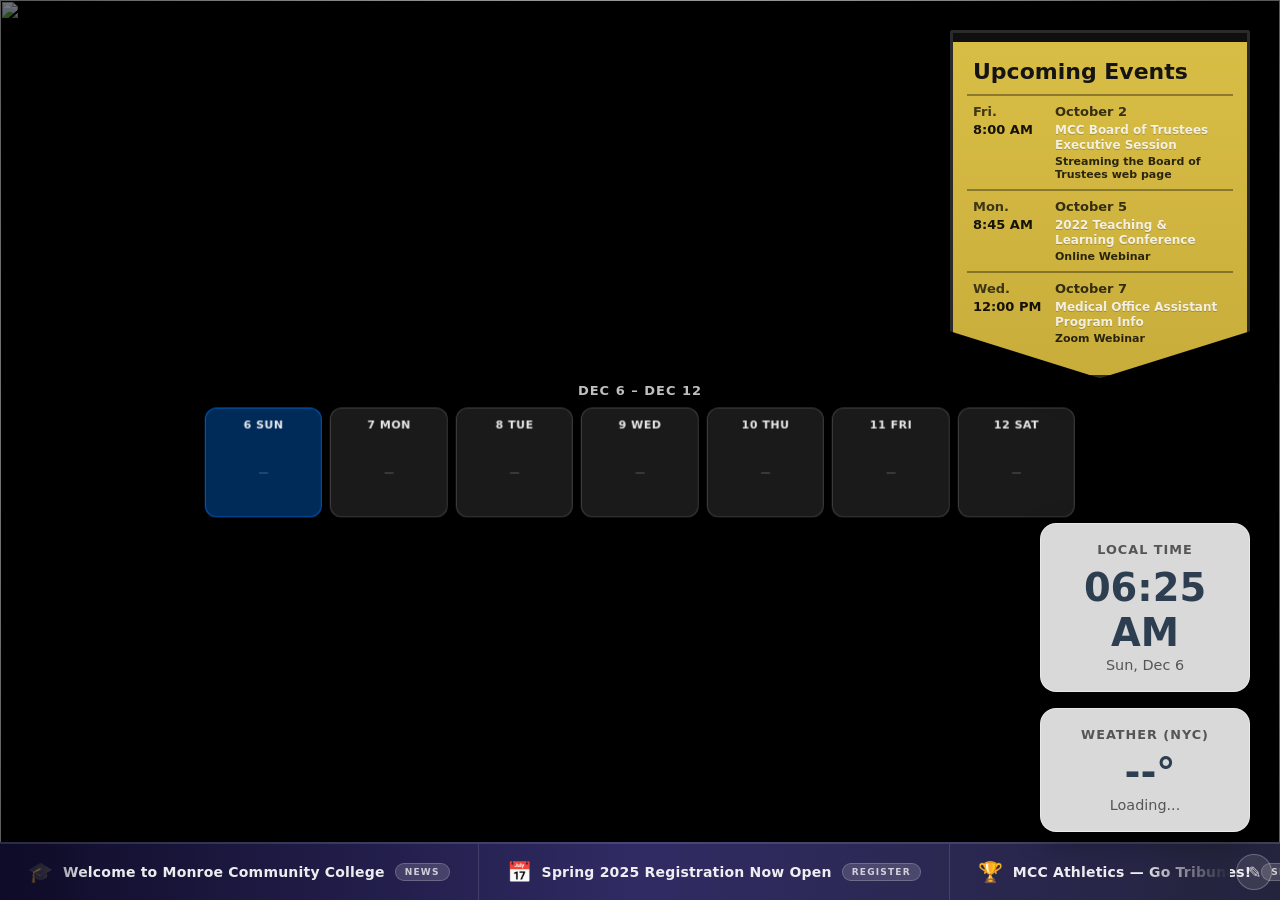
==== index.html @ acec8131 "Add draggable widgets, commercial strip editor, and calendar event modal - Move Upcoming Events to t" ====
<!DOCTYPE html>
<html lang="en">
<head>
<meta charset="UTF-8">
<meta name="viewport" content="width=device-width, initial-scale=1.0">
<title>Digital Signage Dashboard</title>
<style>
  :root {
    --card-yellow:   #d8bd45;
    --card-yellow-2: #c9ad3b;
    --ink: #141414;
    --border: #2a2a2a;
  }

  * { box-sizing: border-box; }

  body {
    margin: 0;
    background: #000;
    font-family: system-ui, -apple-system, Segoe UI, Roboto, Arial, sans-serif;
    overflow: hidden;
  }

  /* ── Full-Screen Media Carousel ── */
  .main-content { position: absolute; inset: 0; z-index: 1; }

  .media-layer {
    position: absolute; inset: 0;
    width: 100%; height: 100%;
    object-fit: cover;
    opacity: 0;
    transition: opacity 1.5s ease-in-out;
  }

  .media-layer.active { opacity: 1; }

  .vignette-overlay {
    position: absolute; inset: 0;
    background: radial-gradient(circle, rgba(0,0,0,0) 30%, rgba(0,0,0,0.55) 100%);
    z-index: 2;
    pointer-events: none;
  }

  /* ── Draggable Widget Wrapper ── */
  .draggable-widget {
    position: fixed;
    z-index: 200;
    user-select: none;
  }

  .widget-drag-handle {
    position: absolute;
    top: -30px;
    left: 0; right: 0;
    height: 30px;
    background: rgba(0,0,0,0.55);
    backdrop-filter: blur(8px);
    border-radius: 10px 10px 0 0;
    display: flex;
    align-items: center;
    justify-content: space-between;
    padding: 0 8px;
    cursor: grab;
    opacity: 0;
    transition: opacity 0.2s;
  }

  .draggable-widget:hover .widget-drag-handle { opacity: 1; }
  .widget-drag-handle.dragging { cursor: grabbing; }

  .drag-label {
    color: rgba(255,255,255,0.75);
    font-size: 11px;
    font-weight: 600;
    letter-spacing: 0.5px;
  }

  .widget-close-btn {
    background: rgba(255,70,70,0.85);
    border: none; color: white;
    width: 20px; height: 20px;
    border-radius: 50%;
    cursor: pointer;
    font-size: 11px;
    display: flex; align-items: center; justify-content: center;
    padding: 0; line-height: 1;
    transition: background 0.15s;
  }
  .widget-close-btn:hover { background: rgba(220,40,40,1); }

  /* ── Events Shield ── */
  .upcoming-events {
    width: 300px;
    filter: drop-shadow(0 10px 18px rgba(0,0,0,.45));
  }

  .event-module .topbar {
    height: 12px;
    background: #0f0f0f;
    border: 3px solid var(--border);
    border-bottom: 0;
    border-radius: 3px 3px 0 0;
  }

  .event-module .card {
    border: 3px solid var(--border);
    border-top: 0;
    background: linear-gradient(180deg, var(--card-yellow) 0%, var(--card-yellow-2) 100%);
    padding: 14px 14px 22px;
    clip-path: polygon(0% 0%, 100% 0%, 100% 86%, 50% 100%, 0% 86%);
  }

  .event-module .title {
    font-weight: 800; color: var(--ink);
    font-size: 22px; line-height: 1.1;
    margin: 4px 6px 10px;
  }

  .ev-row {
    display: grid;
    grid-template-columns: 74px 1fr;
    gap: 8px;
    padding: 8px 6px;
    border-top: 2px solid rgba(0,0,0,.35);
  }

  .ev-row .col-left .dow  { font-weight: 700; color: rgba(0,0,0,.7);  font-size: 13px; margin-bottom: 3px; }
  .ev-row .col-left .time { font-weight: 800; color: rgba(0,0,0,.9);  font-size: 13px; }
  .ev-row .col-right .date { font-weight: 800; color: rgba(0,0,0,.75); font-size: 13px; margin-bottom: 4px; }
  .ev-row .col-right .name { font-weight: 900; color: rgba(255,255,255,.85); text-shadow: 0 1px 0 rgba(0,0,0,.2); font-size: 12px; line-height: 1.2; margin-bottom: 3px; }
  .ev-row .col-right .meta { font-weight: 700; color: rgba(0,0,0,.8); font-size: 11px; line-height: 1.2; }

  /* ── Center Calendar ── */
  .center-calendar {
    position: fixed;
    top: 50%; left: 50%;
    transform: translate(-50%, -50%);
    width: 68vw;
    z-index: 5;
  }

  .cal-week-range {
    text-align: center;
    color: rgba(255,255,255,.75);
    font-size: 13px; font-weight: 600;
    letter-spacing: 1px;
    text-transform: uppercase;
    margin-bottom: 10px;
  }

  .cal-week {
    display: grid;
    grid-template-columns: repeat(7, 1fr);
    gap: 8px;
  }

  .cal-day {
    background: rgba(255,255,255,0.1);
    backdrop-filter: blur(14px);
    border: 1px solid rgba(255,255,255,0.18);
    border-radius: 12px;
    padding: 10px 8px;
    min-height: 110px;
    display: flex; flex-direction: column;
    cursor: pointer;
    transition: background 0.2s, border-color 0.2s, transform 0.15s;
  }

  .cal-day:hover {
    background: rgba(255,255,255,0.22);
    border-color: rgba(255,255,255,0.45);
    transform: translateY(-2px);
  }

  .cal-day.today {
    background: rgba(0,123,255,0.35);
    border-color: rgba(0,123,255,0.65);
  }

  .cal-day.today:hover { background: rgba(0,123,255,0.5); }

  .cal-day-header {
    font-weight: 700; font-size: 11px;
    color: rgba(255,255,255,.9);
    margin-bottom: 6px;
    text-align: center;
    text-transform: uppercase;
    letter-spacing: 0.5px;
  }

  .cal-event {
    background: rgba(0,123,255,0.8);
    color: white;
    padding: 4px 6px; border-radius: 5px;
    margin-bottom: 4px;
    font-size: 10px; line-height: 1.3; font-weight: 600;
  }

  .cal-no-event {
    font-size: 10px; color: rgba(255,255,255,.35);
    text-align: center;
    margin-top: auto; margin-bottom: auto;
  }

  /* ── Time + Weather widgets ── */
  .fixed-widget-container {
    display: flex; flex-direction: column;
    gap: 16px;
  }

  .widget {
    background: rgba(255,255,255,0.85);
    backdrop-filter: blur(12px);
    border-radius: 16px;
    box-shadow: 0 10px 30px rgba(0,0,0,0.3);
    padding: 18px 20px;
    width: 210px;
    text-align: center;
    border: 1px solid rgba(255,255,255,0.4);
  }

  .widget h3 {
    margin: 0 0 8px 0; color: #555;
    font-size: 0.8em; text-transform: uppercase;
    letter-spacing: 1px; font-weight: 600;
  }

  .primary-display {
    font-size: 2.4em; font-weight: 700;
    margin-bottom: 2px; color: #2c3e50;
    display: flex; justify-content: center; align-items: center; gap: 10px;
  }

  .secondary-display { color: #555; font-size: 0.9em; text-transform: capitalize; }
  .weather-icon-svg { width: 38px; height: 38px; }

  /* ── Commercial Strip ── */
  @keyframes marquee {
    from { transform: translateX(0); }
    to   { transform: translateX(-50%); }
  }

  .commercial-strip {
    position: fixed;
    bottom: 0; left: 0;
    width: 100vw; height: 58px;
    overflow: hidden;
    background: linear-gradient(90deg, #0f0c29, #302b63, #24243e);
    border-top: 2px solid rgba(255,255,255,0.12);
    z-index: 8;
    display: flex; align-items: center;
  }

  .commercial-strip::before,
  .commercial-strip::after {
    position: absolute; top: 0;
    width: 90px; height: 100%;
    content: ""; z-index: 2;
    pointer-events: none;
  }

  .commercial-strip::before {
    left: 0;
    background: linear-gradient(to right, #0f0c29, transparent);
  }

  .commercial-strip::after {
    right: 50px;
    background: linear-gradient(to left, #24243e, transparent);
  }

  .commercial-strip:hover .commercial-track { animation-play-state: paused; }

  .commercial-track {
    display: inline-flex;
    align-items: center;
    animation: marquee 30s infinite linear;
    white-space: nowrap;
  }

  .commercial-section {
    display: inline-flex;
    align-items: center;
    gap: 10px;
    padding: 0 28px;
    height: 58px;
    border-right: 1px solid rgba(255,255,255,0.12);
    flex-shrink: 0;
  }

  .commercial-section .sect-icon { font-size: 20px; }

  .commercial-section .sect-text {
    color: rgba(255,255,255,0.92);
    font-size: 14px; font-weight: 600;
    letter-spacing: 0.2px;
  }

  .commercial-section .sect-tag {
    background: rgba(255,255,255,0.15);
    color: rgba(255,255,255,0.75);
    font-size: 9px; font-weight: 800;
    text-transform: uppercase; letter-spacing: 1.2px;
    padding: 3px 9px; border-radius: 20px;
    border: 1px solid rgba(255,255,255,0.2);
  }

  .commercial-edit-btn {
    position: absolute;
    right: 8px; top: 50%;
    transform: translateY(-50%);
    z-index: 10;
    background: rgba(255,255,255,0.1);
    border: 1px solid rgba(255,255,255,0.25);
    color: rgba(255,255,255,0.8);
    width: 36px; height: 36px;
    border-radius: 50%;
    cursor: pointer; font-size: 16px;
    display: flex; align-items: center; justify-content: center;
    transition: background 0.2s, color 0.2s;
  }
  .commercial-edit-btn:hover { background: rgba(255,255,255,0.25); color: white; }

  /* ── Modals ── */
  .modal-overlay {
    position: fixed; inset: 0;
    background: rgba(0,0,0,0.72);
    backdrop-filter: blur(6px);
    z-index: 1000;
    display: flex; align-items: center; justify-content: center;
    opacity: 0; pointer-events: none;
    transition: opacity 0.2s;
  }

  .modal-overlay.open { opacity: 1; pointer-events: all; }

  .modal {
    background: rgba(15,15,25,0.96);
    border: 1px solid rgba(255,255,255,0.18);
    border-radius: 20px;
    padding: 28px;
    width: 440px; max-width: 90vw;
    max-height: 80vh; overflow-y: auto;
    color: white;
    box-shadow: 0 24px 60px rgba(0,0,0,0.6);
  }

  .modal h2 {
    margin: 0 0 20px; font-size: 20px;
    font-weight: 700; color: white;
  }

  .modal-section-title {
    font-size: 11px; font-weight: 700;
    text-transform: uppercase; letter-spacing: 1.2px;
    color: rgba(255,255,255,0.45);
    margin: 18px 0 8px;
  }

  .modal-event-item {
    display: flex; align-items: center; justify-content: space-between;
    background: rgba(255,255,255,0.07);
    border-radius: 10px;
    padding: 10px 14px; margin-bottom: 6px;
    font-size: 13px;
  }

  .modal-event-item .ev-info { flex: 1; min-width: 0; }
  .modal-event-item .ev-name { font-weight: 600; color: white; }
  .modal-event-item .ev-time { color: rgba(255,255,255,0.45); font-size: 11px; margin-top: 2px; }

  .modal-delete-btn {
    background: rgba(255,80,80,0.15);
    border: 1px solid rgba(255,80,80,0.35);
    color: #ff6060; border-radius: 7px;
    padding: 5px 12px; cursor: pointer;
    font-size: 12px; font-weight: 600;
    margin-left: 10px; flex-shrink: 0;
    transition: background 0.2s;
  }
  .modal-delete-btn:hover { background: rgba(255,80,80,0.35); }

  .modal-form { display: flex; flex-direction: column; gap: 10px; margin-top: 8px; }

  .modal-form input {
    background: rgba(255,255,255,0.08);
    border: 1px solid rgba(255,255,255,0.18);
    border-radius: 9px;
    padding: 11px 14px;
    color: white; font-size: 14px; outline: none;
    width: 100%;
    transition: border-color 0.2s;
  }
  .modal-form input::placeholder { color: rgba(255,255,255,0.35); }
  .modal-form input:focus { border-color: rgba(0,123,255,0.7); }

  .modal-actions { display: flex; gap: 10px; margin-top: 22px; }

  .modal-btn {
    flex: 1; padding: 13px; border-radius: 10px;
    border: none; font-size: 14px; font-weight: 700;
    cursor: pointer; transition: opacity 0.2s;
  }
  .modal-btn:hover { opacity: 0.82; }
  .modal-btn.primary { background: #007bff; color: white; }
  .modal-btn.secondary { background: rgba(255,255,255,0.12); color: white; }

  /* ── Restore bar ── */
  .restore-bar {
    position: fixed;
    top: 12px; left: 50%;
    transform: translateX(-50%);
    z-index: 500;
    display: flex; gap: 8px;
    opacity: 0; pointer-events: none;
    transition: opacity 0.3s;
  }

  .restore-bar.visible { opacity: 1; pointer-events: all; }

  .restore-btn {
    background: rgba(0,0,0,0.65);
    backdrop-filter: blur(10px);
    border: 1px solid rgba(255,255,255,0.3);
    color: white; padding: 7px 18px;
    border-radius: 22px; cursor: pointer;
    font-size: 12px; font-weight: 700;
    letter-spacing: 0.3px;
    transition: background 0.2s;
  }
  .restore-btn:hover { background: rgba(255,255,255,0.2); }
</style>
</head>
<body>

<!-- ── Background Media Carousel ── -->
<main class="main-content" id="carousel-container"></main>
<div class="vignette-overlay"></div>

<!-- ── Restore bar (shown when widgets are hidden) ── -->
<div class="restore-bar" id="restore-bar"></div>

<!-- ── Events Shield (top RIGHT) — draggable ── -->
<div class="draggable-widget" id="widget-events" style="top:30px;right:30px;">
  <div class="widget-drag-handle" id="handle-events">
    <span class="drag-label">⠿ Move</span>
    <button class="widget-close-btn" onclick="hideWidget('events')">✕</button>
  </div>
  <div class="upcoming-events">
    <div class="event-module">
      <div class="topbar"></div>
      <section class="card">
        <div class="title">Upcoming Events</div>
        <div id="events-list">
          <div class="ev-row">
            <div class="col-left"><div class="dow">Fri.</div><div class="time">8:00 AM</div></div>
            <div class="col-right"><div class="date">October 2</div><div class="name">MCC Board of Trustees Executive Session</div><div class="meta">Streaming the Board of Trustees web page</div></div>
          </div>
          <div class="ev-row">
            <div class="col-left"><div class="dow">Mon.</div><div class="time">8:45 AM</div></div>
            <div class="col-right"><div class="date">October 5</div><div class="name">2022 Teaching &amp; Learning Conference</div><div class="meta">Online Webinar</div></div>
          </div>
          <div class="ev-row">
            <div class="col-left"><div class="dow">Wed.</div><div class="time">12:00 PM</div></div>
            <div class="col-right"><div class="date">October 7</div><div class="name">Medical Office Assistant Program Info</div><div class="meta">Zoom Webinar</div></div>
          </div>
        </div>
      </section>
    </div>
  </div>
</div>

<!-- ── Center Calendar ── -->
<div class="center-calendar">
  <div class="cal-week-range" id="cal-week-range"></div>
  <div class="cal-week" id="cal-week"></div>
</div>

<!-- ── Time + Weather (bottom RIGHT, just above strip) — draggable ── -->
<div class="draggable-widget" id="widget-clock" style="bottom:68px;right:30px;">
  <div class="widget-drag-handle" id="handle-clock">
    <span class="drag-label">⠿ Move</span>
    <button class="widget-close-btn" onclick="hideWidget('clock')">✕</button>
  </div>
  <div class="fixed-widget-container">
    <div class="widget">
      <h3>Local Time</h3>
      <div class="primary-display" id="time">--:--</div>
      <div class="secondary-display" id="date">Loading...</div>
    </div>
    <div class="widget">
      <h3>Weather (NYC)</h3>
      <div class="primary-display">
        <div id="weather-icon-container"></div>
        <div id="temp">--°</div>
      </div>
      <div class="secondary-display" id="weather-desc">Loading...</div>
    </div>
  </div>
</div>

<!-- ── Commercial Strip (bottom) ── -->
<div class="commercial-strip" id="commercial-strip">
  <div class="commercial-track" id="commercial-track"></div>
  <button class="commercial-edit-btn" onclick="openCommercialEditor()" title="Edit strip">✎</button>
</div>

<!-- ── Calendar Event Modal ── -->
<div class="modal-overlay" id="cal-modal">
  <div class="modal">
    <h2 id="cal-modal-title">Events</h2>
    <div class="modal-section-title">Existing Events</div>
    <div id="cal-modal-events"></div>
    <div class="modal-section-title">Add New Event</div>
    <div class="modal-form">
      <input type="text" id="new-event-title" placeholder="Event title" />
      <input type="time" id="new-event-time" />
      <input type="text" id="new-event-meta" placeholder="Location / notes (optional)" />
    </div>
    <div class="modal-actions">
      <button class="modal-btn primary" onclick="addCalendarEvent()">Add Event</button>
      <button class="modal-btn secondary" onclick="closeModal('cal-modal')">Close</button>
    </div>
  </div>
</div>

<!-- ── Commercial Editor Modal ── -->
<div class="modal-overlay" id="commercial-modal">
  <div class="modal">
    <h2>Edit Commercial Strip</h2>
    <div class="modal-section-title">Current Sections</div>
    <div id="commercial-sections-list"></div>
    <div class="modal-section-title">Add New Section</div>
    <div class="modal-form">
      <input type="text" id="new-comm-icon" placeholder="Emoji / icon (e.g. 🎉)" maxlength="4" />
      <input type="text" id="new-comm-text" placeholder="Main text" />
      <input type="text" id="new-comm-tag" placeholder="Tag label (optional, e.g. NEW)" />
    </div>
    <div class="modal-actions">
      <button class="modal-btn primary" onclick="addCommercialSection()">Add Section</button>
      <button class="modal-btn secondary" onclick="closeModal('commercial-modal')">Close</button>
    </div>
  </div>
</div>

<script>
/* ══════════════════════════════════════════════════
   GLOBAL STATE
══════════════════════════════════════════════════ */
let calModalDay   = null;
let calHolidays   = [];

const DEFAULT_COMMERCIAL = [
  { id: '1', icon: '🎓', text: 'Welcome to Monroe Community College', tag: 'NEWS' },
  { id: '2', icon: '📅', text: 'Spring 2025 Registration Now Open',    tag: 'REGISTER' },
  { id: '3', icon: '🏆', text: 'MCC Athletics — Go Tribunes!',          tag: 'SPORTS' },
  { id: '4', icon: '📢', text: 'Campus Events Every Week',              tag: 'EVENTS' },
  { id: '5', icon: '🌐', text: 'Online & Hybrid Courses Available',     tag: 'ONLINE' },
];


/* ══════════════════════════════════════════════════
   WIDGET VISIBILITY & DRAGGING
══════════════════════════════════════════════════ */
function hideWidget(name) {
  const el = document.getElementById('widget-' + name);
  if (el) el.style.display = 'none';
  const h = JSON.parse(localStorage.getItem('hidden_widgets') || '[]');
  if (!h.includes(name)) { h.push(name); localStorage.setItem('hidden_widgets', JSON.stringify(h)); }
  updateRestoreBar();
}

function showWidget(name) {
  const el = document.getElementById('widget-' + name);
  if (el) el.style.display = '';
  const h = JSON.parse(localStorage.getItem('hidden_widgets') || '[]').filter(n => n !== name);
  localStorage.setItem('hidden_widgets', JSON.stringify(h));
  updateRestoreBar();
}

function updateRestoreBar() {
  const bar = document.getElementById('restore-bar');
  const hidden = JSON.parse(localStorage.getItem('hidden_widgets') || '[]');
  const labels = { events: '+ Upcoming Events', clock: '+ Time & Weather' };
  bar.innerHTML = '';
  hidden.forEach(name => {
    const btn = document.createElement('button');
    btn.className = 'restore-btn';
    btn.textContent = labels[name] || ('+ ' + name);
    btn.onclick = () => showWidget(name);
    bar.appendChild(btn);
  });
  bar.classList.toggle('visible', hidden.length > 0);
}

function initDraggable(widgetId, handleId) {
  const el     = document.getElementById(widgetId);
  const handle = document.getElementById(handleId);
  if (!el || !handle) return;

  // Restore saved position
  const saved = JSON.parse(localStorage.getItem('pos_' + widgetId) || 'null');
  if (saved) {
    el.style.left = saved.left; el.style.top = saved.top;
    el.style.right = ''; el.style.bottom = '';
  }

  let startX, startY, startL, startT;

  handle.addEventListener('mousedown', e => {
    e.preventDefault();
    const r = el.getBoundingClientRect();
    startX = e.clientX; startY = e.clientY;
    startL = r.left; startT = r.top;
    el.style.left = startL + 'px'; el.style.top = startT + 'px';
    el.style.right = ''; el.style.bottom = '';
    handle.classList.add('dragging');
    document.addEventListener('mousemove', onMove);
    document.addEventListener('mouseup', onUp);
  });

  function onMove(e) {
    el.style.left = Math.max(0, startL + e.clientX - startX) + 'px';
    el.style.top  = Math.max(0, startT + e.clientY - startY) + 'px';
  }

  function onUp() {
    handle.classList.remove('dragging');
    document.removeEventListener('mousemove', onMove);
    document.removeEventListener('mouseup', onUp);
    localStorage.setItem('pos_' + widgetId, JSON.stringify({ left: el.style.left, top: el.style.top }));
  }
}


/* ══════════════════════════════════════════════════
   CALENDAR MODAL
══════════════════════════════════════════════════ */
function openCalModal(day, holidays) {
  calModalDay  = day;
  calHolidays  = holidays || [];
  document.getElementById('cal-modal-title').textContent =
    day.toLocaleDateString(undefined, { weekday: 'long', month: 'long', day: 'numeric' });
  document.getElementById('new-event-title').value = '';
  document.getElementById('new-event-time').value  = '';
  document.getElementById('new-event-meta').value  = '';
  renderCalModalEvents();
  document.getElementById('cal-modal').classList.add('open');
}

function renderCalModalEvents() {
  const container = document.getElementById('cal-modal-events');
  container.innerHTML = '';

  const dayHols   = calHolidays.filter(h => new Date(h.date).toDateString() === calModalDay.toDateString());
  const stored    = JSON.parse(localStorage.getItem('events') || '[]');
  const dayCustom = stored.filter(e => new Date(e.date).toDateString() === calModalDay.toDateString());

  if (!dayHols.length && !dayCustom.length) {
    container.innerHTML = '<div style="color:rgba(255,255,255,.38);font-size:13px;padding:8px 0;">No events for this day.</div>';
    return;
  }

  dayHols.forEach(h => {
    const item = document.createElement('div');
    item.className = 'modal-event-item';
    item.innerHTML = `<div class="ev-info"><div class="ev-name">${h.localName}</div><div class="ev-time">Public Holiday</div></div>`;
    container.appendChild(item);
  });

  dayCustom.forEach(ev => {
    const item = document.createElement('div');
    item.className = 'modal-event-item';
    const timeStr = [ev.time, ev.meta].filter(Boolean).join(' · ');
    item.innerHTML = `
      <div class="ev-info">
        <div class="ev-name">${ev.title}</div>
        ${timeStr ? `<div class="ev-time">${timeStr}</div>` : ''}
      </div>
      <button class="modal-delete-btn" onclick="deleteCalEvent('${ev.id}')">Remove</button>`;
    container.appendChild(item);
  });
}

function addCalendarEvent() {
  const title = document.getElementById('new-event-title').value.trim();
  if (!title) return;
  const time  = document.getElementById('new-event-time').value;
  const meta  = document.getElementById('new-event-meta').value.trim();
  const stored = JSON.parse(localStorage.getItem('events') || '[]');
  stored.push({ id: Date.now().toString(), date: calModalDay.toDateString(), title, time, meta });
  localStorage.setItem('events', JSON.stringify(stored));
  document.getElementById('new-event-title').value = '';
  document.getElementById('new-event-time').value  = '';
  document.getElementById('new-event-meta').value  = '';
  renderCalModalEvents();
  if (window._renderCalendar) window._renderCalendar();
}

function deleteCalEvent(id) {
  const stored = JSON.parse(localStorage.getItem('events') || '[]').filter(e => e.id !== id);
  localStorage.setItem('events', JSON.stringify(stored));
  renderCalModalEvents();
  if (window._renderCalendar) window._renderCalendar();
}

function closeModal(id) {
  document.getElementById(id).classList.remove('open');
}


/* ══════════════════════════════════════════════════
   COMMERCIAL STRIP
══════════════════════════════════════════════════ */
function getCommercialSections() {
  const s = localStorage.getItem('commercial_sections');
  return s ? JSON.parse(s) : DEFAULT_COMMERCIAL;
}

function saveCommercialSections(sections) {
  localStorage.setItem('commercial_sections', JSON.stringify(sections));
}

function renderCommercialStrip() {
  const track    = document.getElementById('commercial-track');
  const sections = getCommercialSections();
  if (!sections.length) { track.innerHTML = ''; return; }

  function buildHTML() {
    return sections.map(s => `
      <div class="commercial-section">
        ${s.icon ? `<span class="sect-icon">${s.icon}</span>` : ''}
        <span class="sect-text">${s.text}</span>
        ${s.tag ? `<span class="sect-tag">${s.tag}</span>` : ''}
      </div>`).join('');
  }

  track.innerHTML = buildHTML() + buildHTML(); // double for seamless loop
  const dur = Math.max(18, sections.length * 7);
  track.style.animationDuration = dur + 's';
}

function openCommercialEditor() {
  renderCommercialSectionsList();
  document.getElementById('commercial-modal').classList.add('open');
}

function renderCommercialSectionsList() {
  const container = document.getElementById('commercial-sections-list');
  const sections  = getCommercialSections();
  container.innerHTML = '';

  if (!sections.length) {
    container.innerHTML = '<div style="color:rgba(255,255,255,.38);font-size:13px;padding:8px 0;">No sections yet.</div>';
    return;
  }

  sections.forEach(s => {
    const item = document.createElement('div');
    item.className = 'modal-event-item';
    item.innerHTML = `
      <div class="ev-info">
        <div class="ev-name">${s.icon || ''} ${s.text}</div>
        ${s.tag ? `<div class="ev-time">Tag: ${s.tag}</div>` : ''}
      </div>
      <button class="modal-delete-btn" onclick="deleteCommercialSection('${s.id}')">Remove</button>`;
    container.appendChild(item);
  });
}

function addCommercialSection() {
  const icon = document.getElementById('new-comm-icon').value.trim();
  const text = document.getElementById('new-comm-text').value.trim();
  const tag  = document.getElementById('new-comm-tag').value.trim().toUpperCase();
  if (!text) return;
  const sections = getCommercialSections();
  sections.push({ id: Date.now().toString(), icon, text, tag });
  saveCommercialSections(sections);
  document.getElementById('new-comm-icon').value = '';
  document.getElementById('new-comm-text').value = '';
  document.getElementById('new-comm-tag').value  = '';
  renderCommercialSectionsList();
  renderCommercialStrip();
}

function deleteCommercialSection(id) {
  const sections = getCommercialSections().filter(s => s.id !== id);
  saveCommercialSections(sections);
  renderCommercialSectionsList();
  renderCommercialStrip();
}


/* ══════════════════════════════════════════════════
   INIT
══════════════════════════════════════════════════ */
document.addEventListener('DOMContentLoaded', () => {

  /* Close modals on overlay click */
  document.querySelectorAll('.modal-overlay').forEach(overlay => {
    overlay.addEventListener('click', e => { if (e.target === overlay) overlay.classList.remove('open'); });
  });

  /* ── Media Carousel ── */
  const carousel = document.getElementById('carousel-container');
  const playlist = [
    { type: 'image', src: 'https://images.unsplash.com/photo-1541753236788-b0ac1fc5009d?q=80&w=2612&auto=format&fit=crop' },
    { type: 'image', src: 'https://images.unsplash.com/photo-1541701494587-cb58502866ab?q=80&w=2670&auto=format&fit=crop' },
  ];
  let idx = 0, cur = null;

  function showNextMedia() {
    const m = playlist[idx];
    let el;
    if (m.type === 'video') {
      el = document.createElement('video');
      el.src = m.src; el.autoplay = true; el.muted = true; el.loop = true; el.playsInline = true;
    } else {
      el = document.createElement('img'); el.src = m.src; el.alt = '';
    }
    el.className = 'media-layer';
    carousel.appendChild(el);
    void el.offsetWidth;
    el.classList.add('active');
    if (cur) { const old = cur; old.classList.remove('active'); setTimeout(() => old.remove(), 1500); }
    cur = el;
    idx = (idx + 1) % playlist.length;
  }
  showNextMedia();
  setInterval(showNextMedia, 8000);


  /* ── Clock ── */
  function updateTime() {
    const now = new Date();
    document.getElementById('time').textContent =
      now.toLocaleTimeString(undefined, { hour: '2-digit', minute: '2-digit' });
    document.getElementById('date').textContent =
      now.toLocaleDateString(undefined, { weekday: 'short', month: 'short', day: 'numeric' });
  }
  updateTime();
  setInterval(updateTime, 1000);


  /* ── Weather ── */
  async function fetchWeather() {
    try {
      const r = await fetch('https://api.open-meteo.com/v1/forecast?latitude=40.7128&longitude=-74.0060&current_weather=true');
      if (!r.ok) return;
      const d = await r.json();
      const temp = Math.round(d.current_weather.temperature);
      const code = d.current_weather.weathercode;
      document.getElementById('temp').textContent = `${temp}°C`;
      document.getElementById('weather-desc').textContent = weatherDesc(code);
      document.getElementById('weather-icon-container').innerHTML = weatherSVG(code);
    } catch(e) { console.error(e); }
  }

  function weatherDesc(c) {
    if (c === 0) return 'Clear sky';
    if (c <= 3)  return 'Partly cloudy';
    if (c >= 45 && c <= 48) return 'Foggy';
    if (c >= 51 && c <= 67) return 'Rain';
    if (c >= 71 && c <= 77) return 'Snow';
    if (c >= 80 && c <= 82) return 'Showers';
    if (c >= 95) return 'Thunderstorm';
    return 'Unknown';
  }

  function weatherSVG(c) {
    const sun   = `<svg class="weather-icon-svg" viewBox="0 0 24 24"><circle cx="12" cy="12" r="5" fill="#e67e22"/><path d="M12 1v2m0 18v2M4.22 4.22l1.42 1.42m12.72 12.72 1.42 1.42M1 12h2m18 0h2M4.22 19.78l1.42-1.42M18.36 5.64l1.42-1.42" stroke="#e67e22" stroke-width="2" stroke-linecap="round"/></svg>`;
    const cloud = `<svg class="weather-icon-svg" viewBox="0 0 24 24"><path d="M18 10h-1.26A8 8 0 1 0 9 20h9a5 5 0 0 0 0-10z" fill="#7f8c8d"/></svg>`;
    const fog   = `<svg class="weather-icon-svg" viewBox="0 0 24 24"><path d="M4 10h16v2H4zm0 4h16v2H4zm0 4h16v2H4z" fill="#7f8c8d"/></svg>`;
    const rain  = `<svg class="weather-icon-svg" viewBox="0 0 24 24"><path d="M16 10h-1.26A8 8 0 1 0 9 20h9a5 5 0 0 0 0-10z" fill="#7f8c8d"/><path d="M8 21v2m4-2v2m4-2v2" stroke="#2980b9" stroke-width="2" stroke-linecap="round"/></svg>`;
    const snow  = `<svg class="weather-icon-svg" viewBox="0 0 24 24"><path d="M16 10h-1.26A8 8 0 1 0 9 20h9a5 5 0 0 0 0-10z" fill="#7f8c8d"/><path d="M8 21h.01M12 21h.01M16 21h.01" stroke="#2980b9" stroke-width="3" stroke-linecap="round"/></svg>`;
    const thund = `<svg class="weather-icon-svg" viewBox="0 0 24 24"><path d="M16 10h-1.26A8 8 0 1 0 9 20h9a5 5 0 0 0 0-10z" fill="#7f8c8d"/><path d="M13 14l-2 4h3l-1 4" stroke="#f1c40f" stroke-width="2" fill="none" stroke-linecap="round" stroke-linejoin="round"/></svg>`;
    if (c === 0) return sun;
    if (c <= 3)  return cloud;
    if (c >= 45 && c <= 48) return fog;
    if ((c >= 51 && c <= 67) || (c >= 80 && c <= 82)) return rain;
    if (c >= 71 && c <= 77) return snow;
    if (c >= 95) return thund;
    return cloud;
  }

  fetchWeather();
  setInterval(fetchWeather, 1800000);


  /* ── Weekly Calendar ── */
  let _holidays = [];

  async function renderCalendar() {
    const weekEl  = document.getElementById('cal-week');
    const rangeEl = document.getElementById('cal-week-range');
    weekEl.innerHTML = '';

    const today = new Date();
    const start = new Date(today);
    start.setDate(today.getDate() - today.getDay());
    const end = new Date(start);
    end.setDate(start.getDate() + 6);

    const fmt = d => d.toLocaleDateString(undefined, { month: 'short', day: 'numeric' });
    rangeEl.textContent = `${fmt(start)} – ${fmt(end)}`;

    if (!_holidays.length) {
      try {
        const r = await fetch(`https://date.nager.at/api/v3/PublicHolidays/${today.getFullYear()}/US`);
        if (r.ok) _holidays = await r.json();
      } catch(e) {}
    }

    const stored = JSON.parse(localStorage.getItem('events') || '[]');

    for (let i = 0; i < 7; i++) {
      const day = new Date(start);
      day.setDate(start.getDate() + i);
      const isToday = day.toDateString() === today.toDateString();

      const dayEl = document.createElement('div');
      dayEl.className = 'cal-day' + (isToday ? ' today' : '');

      dayEl.addEventListener('click', () => openCalModal(day, _holidays));

      const hdr = document.createElement('div');
      hdr.className = 'cal-day-header';
      hdr.textContent = day.toLocaleDateString(undefined, { weekday: 'short', day: 'numeric' });
      dayEl.appendChild(hdr);

      const dayHolidays = _holidays.filter(h => new Date(h.date).toDateString() === day.toDateString());
      const dayCustom   = stored.filter(e => new Date(e.date).toDateString() === day.toDateString());
      const all = [...dayHolidays, ...dayCustom];

      if (!all.length) {
        const none = document.createElement('div');
        none.className = 'cal-no-event';
        none.textContent = '—';
        dayEl.appendChild(none);
      } else {
        all.forEach(ev => {
          const evEl = document.createElement('div');
          evEl.className = 'cal-event';
          evEl.textContent = ev.localName || ev.title;
          dayEl.appendChild(evEl);
        });
      }

      weekEl.appendChild(dayEl);
    }
  }

  renderCalendar();
  window._renderCalendar = renderCalendar;


  /* ── Draggable widgets ── */
  initDraggable('widget-events', 'handle-events');
  initDraggable('widget-clock',  'handle-clock');

  // Restore hidden state
  const hidden = JSON.parse(localStorage.getItem('hidden_widgets') || '[]');
  hidden.forEach(name => {
    const el = document.getElementById('widget-' + name);
    if (el) el.style.display = 'none';
  });
  updateRestoreBar();


  /* ── Commercial strip ── */
  renderCommercialStrip();
});
</script>

</body>
</html>
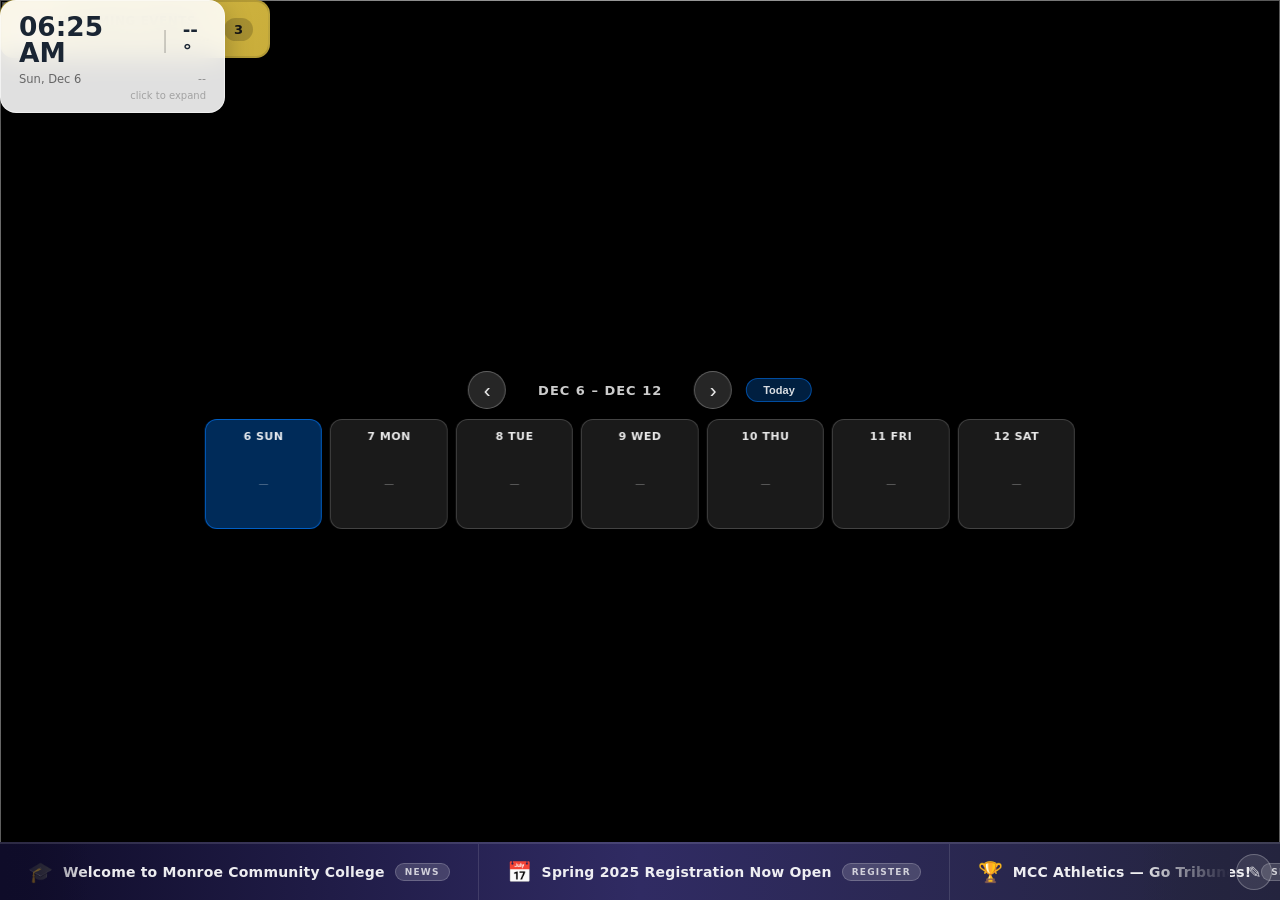
==== commit 60b641b5: "Add compact/expanded widget toggle and calendar week navigation - Widgets default to compact view: c" ====
--- a/index.html
+++ b/index.html
@@ -21,27 +21,23 @@
     overflow: hidden;
   }
 
-  /* ── Full-Screen Media Carousel ── */
   .main-content { position: absolute; inset: 0; z-index: 1; }
 
   .media-layer {
     position: absolute; inset: 0;
     width: 100%; height: 100%;
-    object-fit: cover;
-    opacity: 0;
+    object-fit: cover; opacity: 0;
     transition: opacity 1.5s ease-in-out;
   }
-
   .media-layer.active { opacity: 1; }
 
   .vignette-overlay {
     position: absolute; inset: 0;
     background: radial-gradient(circle, rgba(0,0,0,0) 30%, rgba(0,0,0,0.55) 100%);
-    z-index: 2;
-    pointer-events: none;
-  }
-
-  /* ── Draggable Widget Wrapper ── */
+    z-index: 2; pointer-events: none;
+  }
+
+  /* ══ Draggable wrapper ══ */
   .draggable-widget {
     position: fixed;
     z-index: 200;
@@ -50,382 +46,327 @@
 
   .widget-drag-handle {
     position: absolute;
-    top: -30px;
-    left: 0; right: 0;
-    height: 30px;
+    top: -30px; left: 0; right: 0; height: 30px;
     background: rgba(0,0,0,0.55);
     backdrop-filter: blur(8px);
     border-radius: 10px 10px 0 0;
-    display: flex;
-    align-items: center;
-    justify-content: space-between;
+    display: flex; align-items: center; justify-content: space-between;
     padding: 0 8px;
     cursor: grab;
-    opacity: 0;
-    transition: opacity 0.2s;
-  }
-
+    opacity: 0; transition: opacity 0.2s;
+  }
   .draggable-widget:hover .widget-drag-handle { opacity: 1; }
   .widget-drag-handle.dragging { cursor: grabbing; }
 
-  .drag-label {
-    color: rgba(255,255,255,0.75);
-    font-size: 11px;
-    font-weight: 600;
-    letter-spacing: 0.5px;
-  }
+  .drag-label { color: rgba(255,255,255,0.75); font-size: 11px; font-weight: 600; letter-spacing: 0.5px; }
 
   .widget-close-btn {
-    background: rgba(255,70,70,0.85);
-    border: none; color: white;
-    width: 20px; height: 20px;
-    border-radius: 50%;
+    background: rgba(255,70,70,0.85); border: none; color: white;
+    width: 20px; height: 20px; border-radius: 50%;
+    cursor: pointer; font-size: 11px;
+    display: flex; align-items: center; justify-content: center;
+    padding: 0; transition: background 0.15s;
+  }
+  .widget-close-btn:hover { background: rgba(220,40,40,1); }
+
+  /* ══ Compact / Expanded toggle ══ */
+  .draggable-widget[data-size="compact"]  .wsize-compact  { display: block; }
+  .draggable-widget[data-size="compact"]  .wsize-expanded { display: none;  }
+  .draggable-widget[data-size="expanded"] .wsize-compact  { display: none;  }
+  .draggable-widget[data-size="expanded"] .wsize-expanded { display: block; }
+
+  /* ══ COMPACT — Clock card ══ */
+  .clock-compact-card {
+    background: rgba(255,255,255,0.88);
+    backdrop-filter: blur(14px);
+    border-radius: 16px;
+    padding: 13px 18px 11px;
+    width: 225px;
+    box-shadow: 0 8px 28px rgba(0,0,0,0.28);
+    border: 1px solid rgba(255,255,255,0.5);
     cursor: pointer;
-    font-size: 11px;
-    display: flex; align-items: center; justify-content: center;
-    padding: 0; line-height: 1;
-    transition: background 0.15s;
-  }
-  .widget-close-btn:hover { background: rgba(220,40,40,1); }
-
-  /* ── Events Shield ── */
-  .upcoming-events {
-    width: 300px;
-    filter: drop-shadow(0 10px 18px rgba(0,0,0,.45));
-  }
+    transition: transform 0.15s, box-shadow 0.15s;
+  }
+  .clock-compact-card:hover { transform: translateY(-2px); box-shadow: 0 14px 36px rgba(0,0,0,0.38); }
+
+  .cc-row1 { display: flex; align-items: center; gap: 8px; }
+  .cc-time { font-size: 1.65em; font-weight: 800; color: #1a2533; line-height: 1; }
+  .cc-pipe { color: rgba(0,0,0,0.18); font-size: 1.4em; font-weight: 200; }
+  .cc-weather-inline { display: flex; align-items: center; gap: 4px; margin-left: 2px; }
+  .cc-icon-sm { width: 26px; height: 26px; }
+  .cc-temp-inline { font-size: 1.15em; font-weight: 700; color: #1a2533; }
+  .cc-row2 { display: flex; justify-content: space-between; align-items: center; margin-top: 5px; }
+  .cc-date-inline { font-size: 11.5px; color: #666; font-weight: 500; }
+  .cc-desc-inline { font-size: 11px; color: #888; }
+  .cc-expand-hint { font-size: 10px; color: rgba(0,0,0,0.28); margin-top: 4px; text-align: right; }
+
+  /* ══ EXPANDED — Clock cards ══ */
+  .fixed-widget-container { display: flex; flex-direction: column; gap: 14px; }
+
+  .widget {
+    background: rgba(255,255,255,0.88);
+    backdrop-filter: blur(12px);
+    border-radius: 16px;
+    box-shadow: 0 10px 30px rgba(0,0,0,0.28);
+    padding: 18px 20px;
+    width: 230px;
+    text-align: center;
+    border: 1px solid rgba(255,255,255,0.45);
+  }
+  .widget h3 { margin: 0 0 8px; color: #555; font-size: 0.78em; text-transform: uppercase; letter-spacing: 1px; font-weight: 600; }
+
+  .primary-display {
+    font-size: 2.5em; font-weight: 800; margin-bottom: 2px; color: #1a2533;
+    display: flex; justify-content: center; align-items: center; gap: 10px;
+  }
+  .secondary-display { color: #555; font-size: 0.9em; text-transform: capitalize; }
+  .weather-icon-svg { width: 38px; height: 38px; }
+
+  .weather-extras {
+    display: grid; grid-template-columns: 1fr 1fr;
+    gap: 7px; margin-top: 12px;
+  }
+  .weather-extra-item {
+    background: rgba(0,0,0,0.05);
+    border-radius: 9px; padding: 7px 8px; text-align: center;
+  }
+  .wex-label { font-size: 9px; color: #999; text-transform: uppercase; letter-spacing: 0.9px; font-weight: 700; }
+  .wex-val { font-size: 15px; font-weight: 800; color: #2c3e50; margin-top: 2px; }
+
+  .collapse-row { display: flex; justify-content: center; margin-top: 4px; }
+  .collapse-btn {
+    background: rgba(0,0,0,0.06); border: 1px solid rgba(0,0,0,0.12);
+    color: #888; border-radius: 20px; padding: 4px 16px;
+    font-size: 11px; font-weight: 700; cursor: pointer; transition: background 0.2s;
+  }
+  .collapse-btn:hover { background: rgba(0,0,0,0.12); color: #444; }
+
+  /* ══ COMPACT — Events badge ══ */
+  .events-compact-badge {
+    background: linear-gradient(135deg, var(--card-yellow) 0%, var(--card-yellow-2) 100%);
+    border-radius: 14px;
+    padding: 12px 15px;
+    width: 270px;
+    box-shadow: 0 8px 26px rgba(0,0,0,0.32);
+    border: 2px solid rgba(0,0,0,0.12);
+    cursor: pointer;
+    display: flex; align-items: center; gap: 11px;
+    transition: transform 0.15s, box-shadow 0.15s;
+  }
+  .events-compact-badge:hover { transform: translateY(-2px); box-shadow: 0 14px 36px rgba(0,0,0,0.42); }
+  .ecb-icon { font-size: 24px; flex-shrink: 0; }
+  .ecb-body { flex: 1; min-width: 0; }
+  .ecb-title { font-weight: 800; font-size: 12px; color: var(--ink); text-transform: uppercase; letter-spacing: 0.5px; }
+  .ecb-next { font-size: 11.5px; color: rgba(0,0,0,0.65); margin-top: 2px; white-space: nowrap; overflow: hidden; text-overflow: ellipsis; font-weight: 600; }
+  .ecb-count { background: rgba(0,0,0,0.18); color: var(--ink); font-size: 13px; font-weight: 900; padding: 4px 10px; border-radius: 20px; flex-shrink: 0; }
+
+  /* ══ EXPANDED — Events shield ══ */
+  .upcoming-events { width: 300px; filter: drop-shadow(0 10px 18px rgba(0,0,0,.45)); }
 
   .event-module .topbar {
-    height: 12px;
-    background: #0f0f0f;
-    border: 3px solid var(--border);
-    border-bottom: 0;
+    height: 12px; background: #0f0f0f;
+    border: 3px solid var(--border); border-bottom: 0;
     border-radius: 3px 3px 0 0;
   }
-
   .event-module .card {
-    border: 3px solid var(--border);
-    border-top: 0;
+    border: 3px solid var(--border); border-top: 0;
     background: linear-gradient(180deg, var(--card-yellow) 0%, var(--card-yellow-2) 100%);
-    padding: 14px 14px 22px;
+    padding: 14px 14px 26px;
     clip-path: polygon(0% 0%, 100% 0%, 100% 86%, 50% 100%, 0% 86%);
   }
-
-  .event-module .title {
-    font-weight: 800; color: var(--ink);
-    font-size: 22px; line-height: 1.1;
-    margin: 4px 6px 10px;
-  }
+  .event-module .title { font-weight: 800; color: var(--ink); font-size: 22px; line-height: 1.1; margin: 4px 6px 4px; }
+  .event-module .title-row { display: flex; align-items: center; justify-content: space-between; margin-bottom: 8px; }
+  .events-collapse-btn {
+    background: rgba(0,0,0,0.12); border: 1px solid rgba(0,0,0,0.2);
+    color: rgba(0,0,0,0.55); border-radius: 20px;
+    padding: 3px 12px; font-size: 10px; font-weight: 800;
+    cursor: pointer; transition: background 0.2s;
+  }
+  .events-collapse-btn:hover { background: rgba(0,0,0,0.22); }
 
   .ev-row {
-    display: grid;
-    grid-template-columns: 74px 1fr;
-    gap: 8px;
-    padding: 8px 6px;
+    display: grid; grid-template-columns: 74px 1fr;
+    gap: 8px; padding: 8px 6px;
     border-top: 2px solid rgba(0,0,0,.35);
   }
-
   .ev-row .col-left .dow  { font-weight: 700; color: rgba(0,0,0,.7);  font-size: 13px; margin-bottom: 3px; }
   .ev-row .col-left .time { font-weight: 800; color: rgba(0,0,0,.9);  font-size: 13px; }
   .ev-row .col-right .date { font-weight: 800; color: rgba(0,0,0,.75); font-size: 13px; margin-bottom: 4px; }
   .ev-row .col-right .name { font-weight: 900; color: rgba(255,255,255,.85); text-shadow: 0 1px 0 rgba(0,0,0,.2); font-size: 12px; line-height: 1.2; margin-bottom: 3px; }
   .ev-row .col-right .meta { font-weight: 700; color: rgba(0,0,0,.8); font-size: 11px; line-height: 1.2; }
 
-  /* ── Center Calendar ── */
+  /* ══ Center Calendar ══ */
   .center-calendar {
-    position: fixed;
-    top: 50%; left: 50%;
+    position: fixed; top: 50%; left: 50%;
     transform: translate(-50%, -50%);
-    width: 68vw;
-    z-index: 5;
-  }
+    width: 68vw; z-index: 5;
+  }
+
+  .cal-nav {
+    display: flex; align-items: center; justify-content: center;
+    gap: 14px; margin-bottom: 10px;
+  }
+  .cal-nav-btn {
+    background: rgba(255,255,255,0.15);
+    backdrop-filter: blur(8px);
+    border: 1px solid rgba(255,255,255,0.28);
+    color: white; width: 38px; height: 38px;
+    border-radius: 50%; cursor: pointer;
+    font-size: 20px; line-height: 1;
+    display: flex; align-items: center; justify-content: center;
+    transition: background 0.2s, transform 0.1s;
+    flex-shrink: 0;
+  }
+  .cal-nav-btn:hover { background: rgba(255,255,255,0.32); transform: scale(1.1); }
+  .cal-nav-btn:active { transform: scale(0.92); }
 
   .cal-week-range {
-    text-align: center;
-    color: rgba(255,255,255,.75);
-    font-size: 13px; font-weight: 600;
-    letter-spacing: 1px;
-    text-transform: uppercase;
-    margin-bottom: 10px;
-  }
+    text-align: center; color: rgba(255,255,255,.8);
+    font-size: 13px; font-weight: 700;
+    letter-spacing: 1px; text-transform: uppercase;
+    min-width: 160px;
+  }
+
+  .cal-today-btn {
+    background: rgba(0,123,255,0.25);
+    border: 1px solid rgba(0,123,255,0.5);
+    color: rgba(255,255,255,0.85);
+    border-radius: 20px; padding: 5px 16px;
+    font-size: 11px; font-weight: 700; cursor: pointer;
+    transition: background 0.2s;
+  }
+  .cal-today-btn:hover { background: rgba(0,123,255,0.5); }
 
   .cal-week {
-    display: grid;
-    grid-template-columns: repeat(7, 1fr);
-    gap: 8px;
-  }
-
+    display: grid; grid-template-columns: repeat(7, 1fr); gap: 8px;
+  }
   .cal-day {
     background: rgba(255,255,255,0.1);
     backdrop-filter: blur(14px);
     border: 1px solid rgba(255,255,255,0.18);
-    border-radius: 12px;
-    padding: 10px 8px;
-    min-height: 110px;
-    display: flex; flex-direction: column;
+    border-radius: 12px; padding: 10px 8px;
+    min-height: 110px; display: flex; flex-direction: column;
     cursor: pointer;
     transition: background 0.2s, border-color 0.2s, transform 0.15s;
   }
-
-  .cal-day:hover {
-    background: rgba(255,255,255,0.22);
-    border-color: rgba(255,255,255,0.45);
-    transform: translateY(-2px);
-  }
-
-  .cal-day.today {
-    background: rgba(0,123,255,0.35);
-    border-color: rgba(0,123,255,0.65);
-  }
-
+  .cal-day:hover { background: rgba(255,255,255,0.22); border-color: rgba(255,255,255,0.45); transform: translateY(-2px); }
+  .cal-day.today { background: rgba(0,123,255,0.35); border-color: rgba(0,123,255,0.65); }
   .cal-day.today:hover { background: rgba(0,123,255,0.5); }
+  .cal-day.other-week { opacity: 0.6; }
 
   .cal-day-header {
-    font-weight: 700; font-size: 11px;
-    color: rgba(255,255,255,.9);
-    margin-bottom: 6px;
-    text-align: center;
-    text-transform: uppercase;
-    letter-spacing: 0.5px;
-  }
-
+    font-weight: 700; font-size: 11px; color: rgba(255,255,255,.9);
+    margin-bottom: 6px; text-align: center;
+    text-transform: uppercase; letter-spacing: 0.5px;
+  }
   .cal-event {
-    background: rgba(0,123,255,0.8);
-    color: white;
-    padding: 4px 6px; border-radius: 5px;
-    margin-bottom: 4px;
+    background: rgba(0,123,255,0.8); color: white;
+    padding: 4px 6px; border-radius: 5px; margin-bottom: 4px;
     font-size: 10px; line-height: 1.3; font-weight: 600;
   }
-
   .cal-no-event {
     font-size: 10px; color: rgba(255,255,255,.35);
-    text-align: center;
-    margin-top: auto; margin-bottom: auto;
-  }
-
-  /* ── Time + Weather widgets ── */
-  .fixed-widget-container {
-    display: flex; flex-direction: column;
-    gap: 16px;
-  }
-
-  .widget {
-    background: rgba(255,255,255,0.85);
-    backdrop-filter: blur(12px);
-    border-radius: 16px;
-    box-shadow: 0 10px 30px rgba(0,0,0,0.3);
-    padding: 18px 20px;
-    width: 210px;
-    text-align: center;
-    border: 1px solid rgba(255,255,255,0.4);
-  }
-
-  .widget h3 {
-    margin: 0 0 8px 0; color: #555;
-    font-size: 0.8em; text-transform: uppercase;
-    letter-spacing: 1px; font-weight: 600;
-  }
-
-  .primary-display {
-    font-size: 2.4em; font-weight: 700;
-    margin-bottom: 2px; color: #2c3e50;
-    display: flex; justify-content: center; align-items: center; gap: 10px;
-  }
-
-  .secondary-display { color: #555; font-size: 0.9em; text-transform: capitalize; }
-  .weather-icon-svg { width: 38px; height: 38px; }
-
-  /* ── Commercial Strip ── */
+    text-align: center; margin-top: auto; margin-bottom: auto;
+  }
+
+  /* ══ Commercial Strip ══ */
   @keyframes marquee {
     from { transform: translateX(0); }
     to   { transform: translateX(-50%); }
   }
-
   .commercial-strip {
-    position: fixed;
-    bottom: 0; left: 0;
-    width: 100vw; height: 58px;
-    overflow: hidden;
+    position: fixed; bottom: 0; left: 0;
+    width: 100vw; height: 58px; overflow: hidden;
     background: linear-gradient(90deg, #0f0c29, #302b63, #24243e);
     border-top: 2px solid rgba(255,255,255,0.12);
-    z-index: 8;
-    display: flex; align-items: center;
-  }
-
+    z-index: 8; display: flex; align-items: center;
+  }
   .commercial-strip::before,
   .commercial-strip::after {
     position: absolute; top: 0;
     width: 90px; height: 100%;
-    content: ""; z-index: 2;
-    pointer-events: none;
-  }
-
-  .commercial-strip::before {
-    left: 0;
-    background: linear-gradient(to right, #0f0c29, transparent);
-  }
-
-  .commercial-strip::after {
-    right: 50px;
-    background: linear-gradient(to left, #24243e, transparent);
-  }
-
+    content: ""; z-index: 2; pointer-events: none;
+  }
+  .commercial-strip::before { left: 0; background: linear-gradient(to right, #0f0c29, transparent); }
+  .commercial-strip::after  { right: 50px; background: linear-gradient(to left, #24243e, transparent); }
   .commercial-strip:hover .commercial-track { animation-play-state: paused; }
 
   .commercial-track {
-    display: inline-flex;
-    align-items: center;
+    display: inline-flex; align-items: center;
     animation: marquee 30s infinite linear;
     white-space: nowrap;
   }
-
   .commercial-section {
-    display: inline-flex;
-    align-items: center;
-    gap: 10px;
-    padding: 0 28px;
-    height: 58px;
-    border-right: 1px solid rgba(255,255,255,0.12);
-    flex-shrink: 0;
-  }
-
+    display: inline-flex; align-items: center;
+    gap: 10px; padding: 0 28px; height: 58px;
+    border-right: 1px solid rgba(255,255,255,0.12); flex-shrink: 0;
+  }
   .commercial-section .sect-icon { font-size: 20px; }
-
-  .commercial-section .sect-text {
-    color: rgba(255,255,255,0.92);
-    font-size: 14px; font-weight: 600;
-    letter-spacing: 0.2px;
-  }
-
+  .commercial-section .sect-text { color: rgba(255,255,255,0.92); font-size: 14px; font-weight: 600; letter-spacing: 0.2px; }
   .commercial-section .sect-tag {
-    background: rgba(255,255,255,0.15);
-    color: rgba(255,255,255,0.75);
-    font-size: 9px; font-weight: 800;
-    text-transform: uppercase; letter-spacing: 1.2px;
-    padding: 3px 9px; border-radius: 20px;
+    background: rgba(255,255,255,0.15); color: rgba(255,255,255,0.75);
+    font-size: 9px; font-weight: 800; text-transform: uppercase;
+    letter-spacing: 1.2px; padding: 3px 9px; border-radius: 20px;
     border: 1px solid rgba(255,255,255,0.2);
   }
-
   .commercial-edit-btn {
-    position: absolute;
-    right: 8px; top: 50%;
-    transform: translateY(-50%);
-    z-index: 10;
-    background: rgba(255,255,255,0.1);
-    border: 1px solid rgba(255,255,255,0.25);
-    color: rgba(255,255,255,0.8);
-    width: 36px; height: 36px;
-    border-radius: 50%;
+    position: absolute; right: 8px; top: 50%; transform: translateY(-50%);
+    z-index: 10; background: rgba(255,255,255,0.1);
+    border: 1px solid rgba(255,255,255,0.25); color: rgba(255,255,255,0.8);
+    width: 36px; height: 36px; border-radius: 50%;
     cursor: pointer; font-size: 16px;
     display: flex; align-items: center; justify-content: center;
     transition: background 0.2s, color 0.2s;
   }
   .commercial-edit-btn:hover { background: rgba(255,255,255,0.25); color: white; }
 
-  /* ── Modals ── */
+  /* ══ Modals ══ */
   .modal-overlay {
     position: fixed; inset: 0;
-    background: rgba(0,0,0,0.72);
-    backdrop-filter: blur(6px);
-    z-index: 1000;
-    display: flex; align-items: center; justify-content: center;
-    opacity: 0; pointer-events: none;
-    transition: opacity 0.2s;
-  }
-
+    background: rgba(0,0,0,0.72); backdrop-filter: blur(6px);
+    z-index: 1000; display: flex; align-items: center; justify-content: center;
+    opacity: 0; pointer-events: none; transition: opacity 0.2s;
+  }
   .modal-overlay.open { opacity: 1; pointer-events: all; }
 
   .modal {
     background: rgba(15,15,25,0.96);
     border: 1px solid rgba(255,255,255,0.18);
-    border-radius: 20px;
-    padding: 28px;
+    border-radius: 20px; padding: 28px;
     width: 440px; max-width: 90vw;
     max-height: 80vh; overflow-y: auto;
-    color: white;
-    box-shadow: 0 24px 60px rgba(0,0,0,0.6);
-  }
-
-  .modal h2 {
-    margin: 0 0 20px; font-size: 20px;
-    font-weight: 700; color: white;
-  }
-
-  .modal-section-title {
-    font-size: 11px; font-weight: 700;
-    text-transform: uppercase; letter-spacing: 1.2px;
-    color: rgba(255,255,255,0.45);
-    margin: 18px 0 8px;
-  }
-
-  .modal-event-item {
-    display: flex; align-items: center; justify-content: space-between;
-    background: rgba(255,255,255,0.07);
-    border-radius: 10px;
-    padding: 10px 14px; margin-bottom: 6px;
-    font-size: 13px;
-  }
-
+    color: white; box-shadow: 0 24px 60px rgba(0,0,0,0.6);
+  }
+  .modal h2 { margin: 0 0 20px; font-size: 20px; font-weight: 700; }
+  .modal-section-title { font-size: 11px; font-weight: 700; text-transform: uppercase; letter-spacing: 1.2px; color: rgba(255,255,255,0.45); margin: 18px 0 8px; }
+  .modal-event-item { display: flex; align-items: center; justify-content: space-between; background: rgba(255,255,255,0.07); border-radius: 10px; padding: 10px 14px; margin-bottom: 6px; font-size: 13px; }
   .modal-event-item .ev-info { flex: 1; min-width: 0; }
   .modal-event-item .ev-name { font-weight: 600; color: white; }
   .modal-event-item .ev-time { color: rgba(255,255,255,0.45); font-size: 11px; margin-top: 2px; }
-
-  .modal-delete-btn {
-    background: rgba(255,80,80,0.15);
-    border: 1px solid rgba(255,80,80,0.35);
-    color: #ff6060; border-radius: 7px;
-    padding: 5px 12px; cursor: pointer;
-    font-size: 12px; font-weight: 600;
-    margin-left: 10px; flex-shrink: 0;
-    transition: background 0.2s;
-  }
+  .modal-delete-btn { background: rgba(255,80,80,0.15); border: 1px solid rgba(255,80,80,0.35); color: #ff6060; border-radius: 7px; padding: 5px 12px; cursor: pointer; font-size: 12px; font-weight: 600; margin-left: 10px; flex-shrink: 0; transition: background 0.2s; }
   .modal-delete-btn:hover { background: rgba(255,80,80,0.35); }
-
   .modal-form { display: flex; flex-direction: column; gap: 10px; margin-top: 8px; }
-
-  .modal-form input {
-    background: rgba(255,255,255,0.08);
-    border: 1px solid rgba(255,255,255,0.18);
-    border-radius: 9px;
-    padding: 11px 14px;
-    color: white; font-size: 14px; outline: none;
-    width: 100%;
-    transition: border-color 0.2s;
-  }
+  .modal-form input { background: rgba(255,255,255,0.08); border: 1px solid rgba(255,255,255,0.18); border-radius: 9px; padding: 11px 14px; color: white; font-size: 14px; outline: none; width: 100%; transition: border-color 0.2s; }
   .modal-form input::placeholder { color: rgba(255,255,255,0.35); }
   .modal-form input:focus { border-color: rgba(0,123,255,0.7); }
-
   .modal-actions { display: flex; gap: 10px; margin-top: 22px; }
-
-  .modal-btn {
-    flex: 1; padding: 13px; border-radius: 10px;
-    border: none; font-size: 14px; font-weight: 700;
-    cursor: pointer; transition: opacity 0.2s;
-  }
+  .modal-btn { flex: 1; padding: 13px; border-radius: 10px; border: none; font-size: 14px; font-weight: 700; cursor: pointer; transition: opacity 0.2s; }
   .modal-btn:hover { opacity: 0.82; }
   .modal-btn.primary { background: #007bff; color: white; }
   .modal-btn.secondary { background: rgba(255,255,255,0.12); color: white; }
 
-  /* ── Restore bar ── */
+  /* ══ Restore bar ══ */
   .restore-bar {
-    position: fixed;
-    top: 12px; left: 50%;
-    transform: translateX(-50%);
-    z-index: 500;
-    display: flex; gap: 8px;
-    opacity: 0; pointer-events: none;
-    transition: opacity 0.3s;
-  }
-
+    position: fixed; top: 12px; left: 50%; transform: translateX(-50%);
+    z-index: 500; display: flex; gap: 8px;
+    opacity: 0; pointer-events: none; transition: opacity 0.3s;
+  }
   .restore-bar.visible { opacity: 1; pointer-events: all; }
-
   .restore-btn {
-    background: rgba(0,0,0,0.65);
-    backdrop-filter: blur(10px);
-    border: 1px solid rgba(255,255,255,0.3);
-    color: white; padding: 7px 18px;
-    border-radius: 22px; cursor: pointer;
-    font-size: 12px; font-weight: 700;
-    letter-spacing: 0.3px;
+    background: rgba(0,0,0,0.65); backdrop-filter: blur(10px);
+    border: 1px solid rgba(255,255,255,0.3); color: white;
+    padding: 7px 18px; border-radius: 22px; cursor: pointer;
+    font-size: 12px; font-weight: 700; letter-spacing: 0.3px;
     transition: background 0.2s;
   }
   .restore-btn:hover { background: rgba(255,255,255,0.2); }
@@ -433,79 +374,144 @@
 </head>
 <body>
 
-<!-- ── Background Media Carousel ── -->
 <main class="main-content" id="carousel-container"></main>
 <div class="vignette-overlay"></div>
-
-<!-- ── Restore bar (shown when widgets are hidden) ── -->
 <div class="restore-bar" id="restore-bar"></div>
 
-<!-- ── Events Shield (top RIGHT) — draggable ── -->
-<div class="draggable-widget" id="widget-events" style="top:30px;right:30px;">
+<!-- ══ Events Widget (top right) ══ -->
+<div class="draggable-widget" id="widget-events" data-size="compact">
   <div class="widget-drag-handle" id="handle-events">
     <span class="drag-label">⠿ Move</span>
     <button class="widget-close-btn" onclick="hideWidget('events')">✕</button>
   </div>
-  <div class="upcoming-events">
-    <div class="event-module">
-      <div class="topbar"></div>
-      <section class="card">
-        <div class="title">Upcoming Events</div>
-        <div id="events-list">
-          <div class="ev-row">
-            <div class="col-left"><div class="dow">Fri.</div><div class="time">8:00 AM</div></div>
-            <div class="col-right"><div class="date">October 2</div><div class="name">MCC Board of Trustees Executive Session</div><div class="meta">Streaming the Board of Trustees web page</div></div>
+
+  <!-- COMPACT -->
+  <div class="wsize-compact">
+    <div class="events-compact-badge" onclick="toggleWidgetSize('events')">
+      <div class="ecb-icon">📅</div>
+      <div class="ecb-body">
+        <div class="ecb-title">Upcoming Events</div>
+        <div class="ecb-next" id="ecb-next">MCC Board of Trustees Executive Session</div>
+      </div>
+      <div class="ecb-count" id="ecb-count">3</div>
+    </div>
+  </div>
+
+  <!-- EXPANDED -->
+  <div class="wsize-expanded">
+    <div class="upcoming-events">
+      <div class="event-module">
+        <div class="topbar"></div>
+        <section class="card">
+          <div class="title-row">
+            <div class="title">Upcoming Events</div>
+            <button class="events-collapse-btn" onclick="toggleWidgetSize('events')">▲ Minimize</button>
           </div>
-          <div class="ev-row">
-            <div class="col-left"><div class="dow">Mon.</div><div class="time">8:45 AM</div></div>
-            <div class="col-right"><div class="date">October 5</div><div class="name">2022 Teaching &amp; Learning Conference</div><div class="meta">Online Webinar</div></div>
+          <div id="events-list">
+            <div class="ev-row">
+              <div class="col-left"><div class="dow">Fri.</div><div class="time">8:00 AM</div></div>
+              <div class="col-right"><div class="date">October 2</div><div class="name">MCC Board of Trustees Executive Session</div><div class="meta">Streaming the Board of Trustees web page</div></div>
+            </div>
+            <div class="ev-row">
+              <div class="col-left"><div class="dow">Mon.</div><div class="time">8:45 AM</div></div>
+              <div class="col-right"><div class="date">October 5</div><div class="name">2022 Teaching &amp; Learning Conference</div><div class="meta">Online Webinar</div></div>
+            </div>
+            <div class="ev-row">
+              <div class="col-left"><div class="dow">Wed.</div><div class="time">12:00 PM</div></div>
+              <div class="col-right"><div class="date">October 7</div><div class="name">Medical Office Assistant Program Info</div><div class="meta">Zoom Webinar</div></div>
+            </div>
           </div>
-          <div class="ev-row">
-            <div class="col-left"><div class="dow">Wed.</div><div class="time">12:00 PM</div></div>
-            <div class="col-right"><div class="date">October 7</div><div class="name">Medical Office Assistant Program Info</div><div class="meta">Zoom Webinar</div></div>
-          </div>
-        </div>
-      </section>
+        </section>
+      </div>
     </div>
   </div>
 </div>
 
-<!-- ── Center Calendar ── -->
-<div class="center-calendar">
-  <div class="cal-week-range" id="cal-week-range"></div>
+<!-- ══ Center Calendar ══ -->
+<div class="center-calendar" id="center-calendar">
+  <div class="cal-nav">
+    <button class="cal-nav-btn" onclick="calNav(-1)" title="Previous week">‹</button>
+    <div class="cal-week-range" id="cal-week-range">—</div>
+    <button class="cal-nav-btn" onclick="calNav(1)" title="Next week">›</button>
+    <button class="cal-today-btn" onclick="calGoToday()">Today</button>
+  </div>
   <div class="cal-week" id="cal-week"></div>
 </div>
 
-<!-- ── Time + Weather (bottom RIGHT, just above strip) — draggable ── -->
-<div class="draggable-widget" id="widget-clock" style="bottom:68px;right:30px;">
+<!-- ══ Clock + Weather Widget (bottom right) ══ -->
+<div class="draggable-widget" id="widget-clock" data-size="compact">
   <div class="widget-drag-handle" id="handle-clock">
     <span class="drag-label">⠿ Move</span>
     <button class="widget-close-btn" onclick="hideWidget('clock')">✕</button>
   </div>
-  <div class="fixed-widget-container">
-    <div class="widget">
-      <h3>Local Time</h3>
-      <div class="primary-display" id="time">--:--</div>
-      <div class="secondary-display" id="date">Loading...</div>
+
+  <!-- COMPACT -->
+  <div class="wsize-compact">
+    <div class="clock-compact-card" onclick="toggleWidgetSize('clock')">
+      <div class="cc-row1">
+        <span class="cc-time" id="cc-time">--:--</span>
+        <span class="cc-pipe">|</span>
+        <span class="cc-weather-inline">
+          <span id="cc-icon"></span>
+          <span class="cc-temp-inline" id="cc-temp">--°</span>
+        </span>
+      </div>
+      <div class="cc-row2">
+        <span class="cc-date-inline" id="cc-date">--</span>
+        <span class="cc-desc-inline" id="cc-desc">--</span>
+      </div>
+      <div class="cc-expand-hint">click to expand</div>
     </div>
-    <div class="widget">
-      <h3>Weather (NYC)</h3>
-      <div class="primary-display">
-        <div id="weather-icon-container"></div>
-        <div id="temp">--°</div>
+  </div>
+
+  <!-- EXPANDED -->
+  <div class="wsize-expanded">
+    <div class="fixed-widget-container">
+      <div class="widget">
+        <h3>Local Time</h3>
+        <div class="primary-display" id="time">--:--</div>
+        <div class="secondary-display" id="date">Loading...</div>
       </div>
-      <div class="secondary-display" id="weather-desc">Loading...</div>
+      <div class="widget">
+        <h3>Weather (NYC)</h3>
+        <div class="primary-display">
+          <div id="weather-icon-container"></div>
+          <div id="temp">--°</div>
+        </div>
+        <div class="secondary-display" id="weather-desc">Loading...</div>
+        <div class="weather-extras">
+          <div class="weather-extra-item">
+            <div class="wex-label">Wind</div>
+            <div class="wex-val" id="wex-wind">--</div>
+          </div>
+          <div class="weather-extra-item">
+            <div class="wex-label">Humidity</div>
+            <div class="wex-val" id="wex-humidity">--</div>
+          </div>
+          <div class="weather-extra-item">
+            <div class="wex-label">Feels Like</div>
+            <div class="wex-val" id="wex-feels">--</div>
+          </div>
+          <div class="weather-extra-item">
+            <div class="wex-label">UV Index</div>
+            <div class="wex-val" id="wex-uv">--</div>
+          </div>
+        </div>
+      </div>
+      <div class="collapse-row">
+        <button class="collapse-btn" onclick="toggleWidgetSize('clock')">▲ Minimize</button>
+      </div>
     </div>
   </div>
 </div>
 
-<!-- ── Commercial Strip (bottom) ── -->
+<!-- ══ Commercial Strip ══ -->
 <div class="commercial-strip" id="commercial-strip">
   <div class="commercial-track" id="commercial-track"></div>
   <button class="commercial-edit-btn" onclick="openCommercialEditor()" title="Edit strip">✎</button>
 </div>
 
-<!-- ── Calendar Event Modal ── -->
+<!-- ══ Calendar Event Modal ══ -->
 <div class="modal-overlay" id="cal-modal">
   <div class="modal">
     <h2 id="cal-modal-title">Events</h2>
@@ -524,7 +530,7 @@
   </div>
 </div>
 
-<!-- ── Commercial Editor Modal ── -->
+<!-- ══ Commercial Editor Modal ══ -->
 <div class="modal-overlay" id="commercial-modal">
   <div class="modal">
     <h2>Edit Commercial Strip</h2>
@@ -534,7 +540,7 @@
     <div class="modal-form">
       <input type="text" id="new-comm-icon" placeholder="Emoji / icon (e.g. 🎉)" maxlength="4" />
       <input type="text" id="new-comm-text" placeholder="Main text" />
-      <input type="text" id="new-comm-tag" placeholder="Tag label (optional, e.g. NEW)" />
+      <input type="text" id="new-comm-tag"  placeholder="Tag label (optional, e.g. NEW)" />
     </div>
     <div class="modal-actions">
       <button class="modal-btn primary" onclick="addCommercialSection()">Add Section</button>
@@ -544,11 +550,13 @@
 </div>
 
 <script>
-/* ══════════════════════════════════════════════════
+/* ══════════════════════════════════════════════
    GLOBAL STATE
-══════════════════════════════════════════════════ */
-let calModalDay   = null;
-let calHolidays   = [];
+══════════════════════════════════════════════ */
+let calModalDay  = null;
+let calHolidays  = [];
+let weekOffset   = 0;
+let _didDrag     = false;
 
 const DEFAULT_COMMERCIAL = [
   { id: '1', icon: '🎓', text: 'Welcome to Monroe Community College', tag: 'NEWS' },
@@ -559,9 +567,22 @@
 ];
 
 
-/* ══════════════════════════════════════════════════
-   WIDGET VISIBILITY & DRAGGING
-══════════════════════════════════════════════════ */
+/* ══════════════════════════════════════════════
+   WIDGET SIZE TOGGLE
+══════════════════════════════════════════════ */
+function toggleWidgetSize(name) {
+  if (_didDrag) return; // ignore if we were just dragging
+  const el = document.getElementById('widget-' + name);
+  if (!el) return;
+  const next = el.dataset.size === 'compact' ? 'expanded' : 'compact';
+  el.dataset.size = next;
+  localStorage.setItem('size_' + name, next);
+}
+
+
+/* ══════════════════════════════════════════════
+   WIDGET VISIBILITY
+══════════════════════════════════════════════ */
 function hideWidget(name) {
   const el = document.getElementById('widget-' + name);
   if (el) el.style.display = 'none';
@@ -593,33 +614,49 @@
   bar.classList.toggle('visible', hidden.length > 0);
 }
 
+
+/* ══════════════════════════════════════════════
+   DRAGGABLE
+══════════════════════════════════════════════ */
 function initDraggable(widgetId, handleId) {
   const el     = document.getElementById(widgetId);
   const handle = document.getElementById(handleId);
   if (!el || !handle) return;
 
-  // Restore saved position
+  // Always use top/left for stable positioning during size toggle
+  const rect  = el.getBoundingClientRect();
   const saved = JSON.parse(localStorage.getItem('pos_' + widgetId) || 'null');
   if (saved) {
     el.style.left = saved.left; el.style.top = saved.top;
-    el.style.right = ''; el.style.bottom = '';
-  }
+  } else {
+    el.style.left = rect.left + 'px'; el.style.top = rect.top + 'px';
+  }
+  el.style.right = ''; el.style.bottom = '';
+
+  // Restore size
+  const savedSize = localStorage.getItem('size_' + widgetId.replace('widget-', ''));
+  if (savedSize) el.dataset.size = savedSize;
+
+  // Restore visibility
+  const hidden = JSON.parse(localStorage.getItem('hidden_widgets') || '[]');
+  if (hidden.includes(widgetId.replace('widget-', ''))) el.style.display = 'none';
 
   let startX, startY, startL, startT;
 
   handle.addEventListener('mousedown', e => {
     e.preventDefault();
+    _didDrag = false;
     const r = el.getBoundingClientRect();
     startX = e.clientX; startY = e.clientY;
-    startL = r.left; startT = r.top;
+    startL = r.left;    startT = r.top;
     el.style.left = startL + 'px'; el.style.top = startT + 'px';
-    el.style.right = ''; el.style.bottom = '';
     handle.classList.add('dragging');
     document.addEventListener('mousemove', onMove);
     document.addEventListener('mouseup', onUp);
   });
 
   function onMove(e) {
+    _didDrag = true;
     el.style.left = Math.max(0, startL + e.clientX - startX) + 'px';
     el.style.top  = Math.max(0, startT + e.clientY - startY) + 'px';
   }
@@ -628,17 +665,29 @@
     handle.classList.remove('dragging');
     document.removeEventListener('mousemove', onMove);
     document.removeEventListener('mouseup', onUp);
-    localStorage.setItem('pos_' + widgetId, JSON.stringify({ left: el.style.left, top: el.style.top }));
-  }
-}
-
-
-/* ══════════════════════════════════════════════════
-   CALENDAR MODAL
-══════════════════════════════════════════════════ */
+    if (_didDrag) {
+      localStorage.setItem('pos_' + widgetId, JSON.stringify({ left: el.style.left, top: el.style.top }));
+      setTimeout(() => { _didDrag = false; }, 100);
+    }
+  }
+}
+
+
+/* ══════════════════════════════════════════════
+   CALENDAR
+══════════════════════════════════════════════ */
+function calNav(delta) {
+  weekOffset += delta;
+  renderCalendar();
+}
+
+function calGoToday() {
+  weekOffset = 0;
+  renderCalendar();
+}
+
 function openCalModal(day, holidays) {
-  calModalDay  = day;
-  calHolidays  = holidays || [];
+  calModalDay = day; calHolidays = holidays || [];
   document.getElementById('cal-modal-title').textContent =
     day.toLocaleDateString(undefined, { weekday: 'long', month: 'long', day: 'numeric' });
   document.getElementById('new-event-title').value = '';
@@ -651,32 +700,24 @@
 function renderCalModalEvents() {
   const container = document.getElementById('cal-modal-events');
   container.innerHTML = '';
-
   const dayHols   = calHolidays.filter(h => new Date(h.date).toDateString() === calModalDay.toDateString());
   const stored    = JSON.parse(localStorage.getItem('events') || '[]');
   const dayCustom = stored.filter(e => new Date(e.date).toDateString() === calModalDay.toDateString());
-
   if (!dayHols.length && !dayCustom.length) {
     container.innerHTML = '<div style="color:rgba(255,255,255,.38);font-size:13px;padding:8px 0;">No events for this day.</div>';
     return;
   }
-
   dayHols.forEach(h => {
     const item = document.createElement('div');
     item.className = 'modal-event-item';
     item.innerHTML = `<div class="ev-info"><div class="ev-name">${h.localName}</div><div class="ev-time">Public Holiday</div></div>`;
     container.appendChild(item);
   });
-
   dayCustom.forEach(ev => {
     const item = document.createElement('div');
     item.className = 'modal-event-item';
-    const timeStr = [ev.time, ev.meta].filter(Boolean).join(' · ');
-    item.innerHTML = `
-      <div class="ev-info">
-        <div class="ev-name">${ev.title}</div>
-        ${timeStr ? `<div class="ev-time">${timeStr}</div>` : ''}
-      </div>
+    const ts = [ev.time, ev.meta].filter(Boolean).join(' · ');
+    item.innerHTML = `<div class="ev-info"><div class="ev-name">${ev.title}</div>${ts ? `<div class="ev-time">${ts}</div>` : ''}</div>
       <button class="modal-delete-btn" onclick="deleteCalEvent('${ev.id}')">Remove</button>`;
     container.appendChild(item);
   });
@@ -709,60 +750,40 @@
 }
 
 
-/* ══════════════════════════════════════════════════
+/* ══════════════════════════════════════════════
    COMMERCIAL STRIP
-══════════════════════════════════════════════════ */
+══════════════════════════════════════════════ */
 function getCommercialSections() {
   const s = localStorage.getItem('commercial_sections');
   return s ? JSON.parse(s) : DEFAULT_COMMERCIAL;
 }
-
-function saveCommercialSections(sections) {
-  localStorage.setItem('commercial_sections', JSON.stringify(sections));
-}
+function saveCommercialSections(s) { localStorage.setItem('commercial_sections', JSON.stringify(s)); }
 
 function renderCommercialStrip() {
-  const track    = document.getElementById('commercial-track');
-  const sections = getCommercialSections();
-  if (!sections.length) { track.innerHTML = ''; return; }
-
-  function buildHTML() {
-    return sections.map(s => `
-      <div class="commercial-section">
-        ${s.icon ? `<span class="sect-icon">${s.icon}</span>` : ''}
-        <span class="sect-text">${s.text}</span>
-        ${s.tag ? `<span class="sect-tag">${s.tag}</span>` : ''}
-      </div>`).join('');
-  }
-
-  track.innerHTML = buildHTML() + buildHTML(); // double for seamless loop
-  const dur = Math.max(18, sections.length * 7);
-  track.style.animationDuration = dur + 's';
-}
-
-function openCommercialEditor() {
-  renderCommercialSectionsList();
-  document.getElementById('commercial-modal').classList.add('open');
-}
+  const track = document.getElementById('commercial-track');
+  const secs  = getCommercialSections();
+  if (!secs.length) { track.innerHTML = ''; return; }
+  const build = () => secs.map(s => `
+    <div class="commercial-section">
+      ${s.icon ? `<span class="sect-icon">${s.icon}</span>` : ''}
+      <span class="sect-text">${s.text}</span>
+      ${s.tag ? `<span class="sect-tag">${s.tag}</span>` : ''}
+    </div>`).join('');
+  track.innerHTML = build() + build();
+  track.style.animationDuration = Math.max(18, secs.length * 7) + 's';
+}
+
+function openCommercialEditor() { renderCommercialSectionsList(); document.getElementById('commercial-modal').classList.add('open'); }
 
 function renderCommercialSectionsList() {
   const container = document.getElementById('commercial-sections-list');
-  const sections  = getCommercialSections();
+  const secs = getCommercialSections();
   container.innerHTML = '';
-
-  if (!sections.length) {
-    container.innerHTML = '<div style="color:rgba(255,255,255,.38);font-size:13px;padding:8px 0;">No sections yet.</div>';
-    return;
-  }
-
-  sections.forEach(s => {
+  if (!secs.length) { container.innerHTML = '<div style="color:rgba(255,255,255,.38);font-size:13px;padding:8px 0;">No sections yet.</div>'; return; }
+  secs.forEach(s => {
     const item = document.createElement('div');
     item.className = 'modal-event-item';
-    item.innerHTML = `
-      <div class="ev-info">
-        <div class="ev-name">${s.icon || ''} ${s.text}</div>
-        ${s.tag ? `<div class="ev-time">Tag: ${s.tag}</div>` : ''}
-      </div>
+    item.innerHTML = `<div class="ev-info"><div class="ev-name">${s.icon||''} ${s.text}</div>${s.tag?`<div class="ev-time">Tag: ${s.tag}</div>`:''}</div>
       <button class="modal-delete-btn" onclick="deleteCommercialSection('${s.id}')">Remove</button>`;
     container.appendChild(item);
   });
@@ -773,9 +794,9 @@
   const text = document.getElementById('new-comm-text').value.trim();
   const tag  = document.getElementById('new-comm-tag').value.trim().toUpperCase();
   if (!text) return;
-  const sections = getCommercialSections();
-  sections.push({ id: Date.now().toString(), icon, text, tag });
-  saveCommercialSections(sections);
+  const secs = getCommercialSections();
+  secs.push({ id: Date.now().toString(), icon, text, tag });
+  saveCommercialSections(secs);
   document.getElementById('new-comm-icon').value = '';
   document.getElementById('new-comm-text').value = '';
   document.getElementById('new-comm-tag').value  = '';
@@ -784,22 +805,26 @@
 }
 
 function deleteCommercialSection(id) {
-  const sections = getCommercialSections().filter(s => s.id !== id);
-  saveCommercialSections(sections);
+  saveCommercialSections(getCommercialSections().filter(s => s.id !== id));
   renderCommercialSectionsList();
   renderCommercialStrip();
 }
 
 
-/* ══════════════════════════════════════════════════
+/* ══════════════════════════════════════════════
    INIT
-══════════════════════════════════════════════════ */
+══════════════════════════════════════════════ */
 document.addEventListener('DOMContentLoaded', () => {
 
-  /* Close modals on overlay click */
-  document.querySelectorAll('.modal-overlay').forEach(overlay => {
-    overlay.addEventListener('click', e => { if (e.target === overlay) overlay.classList.remove('open'); });
+  /* Modal overlay close */
+  document.querySelectorAll('.modal-overlay').forEach(o => {
+    o.addEventListener('click', e => { if (e.target === o) o.classList.remove('open'); });
   });
+
+  /* Draggable widgets */
+  initDraggable('widget-events', 'handle-events');
+  initDraggable('widget-clock',  'handle-clock');
+  updateRestoreBar();
 
   /* ── Media Carousel ── */
   const carousel = document.getElementById('carousel-container');
@@ -808,63 +833,76 @@
     { type: 'image', src: 'https://images.unsplash.com/photo-1541701494587-cb58502866ab?q=80&w=2670&auto=format&fit=crop' },
   ];
   let idx = 0, cur = null;
-
   function showNextMedia() {
     const m = playlist[idx];
     let el;
     if (m.type === 'video') {
-      el = document.createElement('video');
-      el.src = m.src; el.autoplay = true; el.muted = true; el.loop = true; el.playsInline = true;
+      el = document.createElement('video'); el.src = m.src; el.autoplay = true; el.muted = true; el.loop = true; el.playsInline = true;
     } else {
       el = document.createElement('img'); el.src = m.src; el.alt = '';
     }
     el.className = 'media-layer';
-    carousel.appendChild(el);
-    void el.offsetWidth;
-    el.classList.add('active');
+    carousel.appendChild(el); void el.offsetWidth; el.classList.add('active');
     if (cur) { const old = cur; old.classList.remove('active'); setTimeout(() => old.remove(), 1500); }
-    cur = el;
-    idx = (idx + 1) % playlist.length;
-  }
-  showNextMedia();
-  setInterval(showNextMedia, 8000);
-
+    cur = el; idx = (idx + 1) % playlist.length;
+  }
+  showNextMedia(); setInterval(showNextMedia, 8000);
 
   /* ── Clock ── */
   function updateTime() {
     const now = new Date();
-    document.getElementById('time').textContent =
-      now.toLocaleTimeString(undefined, { hour: '2-digit', minute: '2-digit' });
-    document.getElementById('date').textContent =
-      now.toLocaleDateString(undefined, { weekday: 'short', month: 'short', day: 'numeric' });
-  }
-  updateTime();
-  setInterval(updateTime, 1000);
-
+    const t = now.toLocaleTimeString(undefined, { hour: '2-digit', minute: '2-digit' });
+    const d = now.toLocaleDateString(undefined, { weekday: 'short', month: 'short', day: 'numeric' });
+    document.getElementById('time').textContent   = t;
+    document.getElementById('date').textContent   = d;
+    document.getElementById('cc-time').textContent = t;
+    document.getElementById('cc-date').textContent = d;
+  }
+  updateTime(); setInterval(updateTime, 1000);
 
   /* ── Weather ── */
   async function fetchWeather() {
     try {
-      const r = await fetch('https://api.open-meteo.com/v1/forecast?latitude=40.7128&longitude=-74.0060&current_weather=true');
+      const url = 'https://api.open-meteo.com/v1/forecast?latitude=40.7128&longitude=-74.0060' +
+                  '&current=temperature_2m,relative_humidity_2m,apparent_temperature,weather_code,wind_speed_10m,uv_index' +
+                  '&wind_speed_unit=mph&timezone=America%2FNew_York';
+      const r = await fetch(url);
       if (!r.ok) return;
       const d = await r.json();
-      const temp = Math.round(d.current_weather.temperature);
-      const code = d.current_weather.weathercode;
-      document.getElementById('temp').textContent = `${temp}°C`;
-      document.getElementById('weather-desc').textContent = weatherDesc(code);
-      document.getElementById('weather-icon-container').innerHTML = weatherSVG(code);
+      const c = d.current;
+      const temp   = Math.round(c.temperature_2m);
+      const feels  = Math.round(c.apparent_temperature);
+      const humid  = Math.round(c.relative_humidity_2m);
+      const wind   = Math.round(c.wind_speed_10m);
+      const uv     = c.uv_index !== undefined ? c.uv_index.toFixed(1) : '--';
+      const code   = c.weather_code;
+      const desc   = weatherDesc(code);
+      const svg    = weatherSVG(code);
+      const svgSm  = weatherSVGSmall(code);
+
+      document.getElementById('temp').textContent          = `${temp}°C`;
+      document.getElementById('weather-desc').textContent  = desc;
+      document.getElementById('weather-icon-container').innerHTML = svg;
+      document.getElementById('wex-wind').textContent      = `${wind} mph`;
+      document.getElementById('wex-humidity').textContent  = `${humid}%`;
+      document.getElementById('wex-feels').textContent     = `${feels}°C`;
+      document.getElementById('wex-uv').textContent        = uv;
+
+      document.getElementById('cc-temp').textContent  = `${temp}°C`;
+      document.getElementById('cc-desc').textContent  = desc;
+      document.getElementById('cc-icon').innerHTML    = svgSm;
     } catch(e) { console.error(e); }
   }
 
   function weatherDesc(c) {
-    if (c === 0) return 'Clear sky';
-    if (c <= 3)  return 'Partly cloudy';
-    if (c >= 45 && c <= 48) return 'Foggy';
-    if (c >= 51 && c <= 67) return 'Rain';
-    if (c >= 71 && c <= 77) return 'Snow';
-    if (c >= 80 && c <= 82) return 'Showers';
-    if (c >= 95) return 'Thunderstorm';
-    return 'Unknown';
+    if (c === 0)              return 'Clear sky';
+    if (c <= 3)               return 'Partly cloudy';
+    if (c >= 45 && c <= 48)  return 'Foggy';
+    if (c >= 51 && c <= 67)  return 'Rain';
+    if (c >= 71 && c <= 77)  return 'Snow';
+    if (c >= 80 && c <= 82)  return 'Showers';
+    if (c >= 95)              return 'Thunderstorm';
+    return 'Cloudy';
   }
 
   function weatherSVG(c) {
@@ -883,13 +921,14 @@
     return cloud;
   }
 
-  fetchWeather();
-  setInterval(fetchWeather, 1800000);
-
-
-  /* ── Weekly Calendar ── */
-  let _holidays = [];
-
+  function weatherSVGSmall(c) {
+    // same icons but with cc-icon-sm class
+    return weatherSVG(c).replace('class="weather-icon-svg"', 'class="cc-icon-sm"');
+  }
+
+  fetchWeather(); setInterval(fetchWeather, 1800000);
+
+  /* ── Calendar ── */
   async function renderCalendar() {
     const weekEl  = document.getElementById('cal-week');
     const rangeEl = document.getElementById('cal-week-range');
@@ -897,45 +936,41 @@
 
     const today = new Date();
     const start = new Date(today);
-    start.setDate(today.getDate() - today.getDay());
-    const end = new Date(start);
-    end.setDate(start.getDate() + 6);
+    start.setDate(today.getDate() - today.getDay() + weekOffset * 7);
+    const end = new Date(start); end.setDate(start.getDate() + 6);
 
     const fmt = d => d.toLocaleDateString(undefined, { month: 'short', day: 'numeric' });
     rangeEl.textContent = `${fmt(start)} – ${fmt(end)}`;
 
-    if (!_holidays.length) {
+    if (!calHolidays.length) {
       try {
         const r = await fetch(`https://date.nager.at/api/v3/PublicHolidays/${today.getFullYear()}/US`);
-        if (r.ok) _holidays = await r.json();
+        if (r.ok) calHolidays = await r.json();
       } catch(e) {}
     }
 
     const stored = JSON.parse(localStorage.getItem('events') || '[]');
 
     for (let i = 0; i < 7; i++) {
-      const day = new Date(start);
-      day.setDate(start.getDate() + i);
+      const day = new Date(start); day.setDate(start.getDate() + i);
       const isToday = day.toDateString() === today.toDateString();
 
       const dayEl = document.createElement('div');
       dayEl.className = 'cal-day' + (isToday ? ' today' : '');
-
-      dayEl.addEventListener('click', () => openCalModal(day, _holidays));
+      dayEl.addEventListener('click', () => openCalModal(day, calHolidays));
 
       const hdr = document.createElement('div');
       hdr.className = 'cal-day-header';
       hdr.textContent = day.toLocaleDateString(undefined, { weekday: 'short', day: 'numeric' });
       dayEl.appendChild(hdr);
 
-      const dayHolidays = _holidays.filter(h => new Date(h.date).toDateString() === day.toDateString());
-      const dayCustom   = stored.filter(e => new Date(e.date).toDateString() === day.toDateString());
-      const all = [...dayHolidays, ...dayCustom];
+      const dayHols   = calHolidays.filter(h => new Date(h.date).toDateString() === day.toDateString());
+      const dayCustom = stored.filter(e => new Date(e.date).toDateString() === day.toDateString());
+      const all = [...dayHols, ...dayCustom];
 
       if (!all.length) {
         const none = document.createElement('div');
-        none.className = 'cal-no-event';
-        none.textContent = '—';
+        none.className = 'cal-no-event'; none.textContent = '—';
         dayEl.appendChild(none);
       } else {
         all.forEach(ev => {
@@ -945,7 +980,6 @@
           dayEl.appendChild(evEl);
         });
       }
-
       weekEl.appendChild(dayEl);
     }
   }
@@ -953,24 +987,16 @@
   renderCalendar();
   window._renderCalendar = renderCalendar;
 
-
-  /* ── Draggable widgets ── */
-  initDraggable('widget-events', 'handle-events');
-  initDraggable('widget-clock',  'handle-clock');
-
-  // Restore hidden state
-  const hidden = JSON.parse(localStorage.getItem('hidden_widgets') || '[]');
-  hidden.forEach(name => {
-    const el = document.getElementById('widget-' + name);
-    if (el) el.style.display = 'none';
-  });
-  updateRestoreBar();
-
-
-  /* ── Commercial strip ── */
+  /* Calendar mouse wheel navigation */
+  document.getElementById('center-calendar').addEventListener('wheel', e => {
+    e.preventDefault();
+    weekOffset += e.deltaY > 0 ? 1 : -1;
+    renderCalendar();
+  }, { passive: false });
+
+  /* Commercial strip */
   renderCommercialStrip();
 });
 </script>
-
 </body>
 </html>
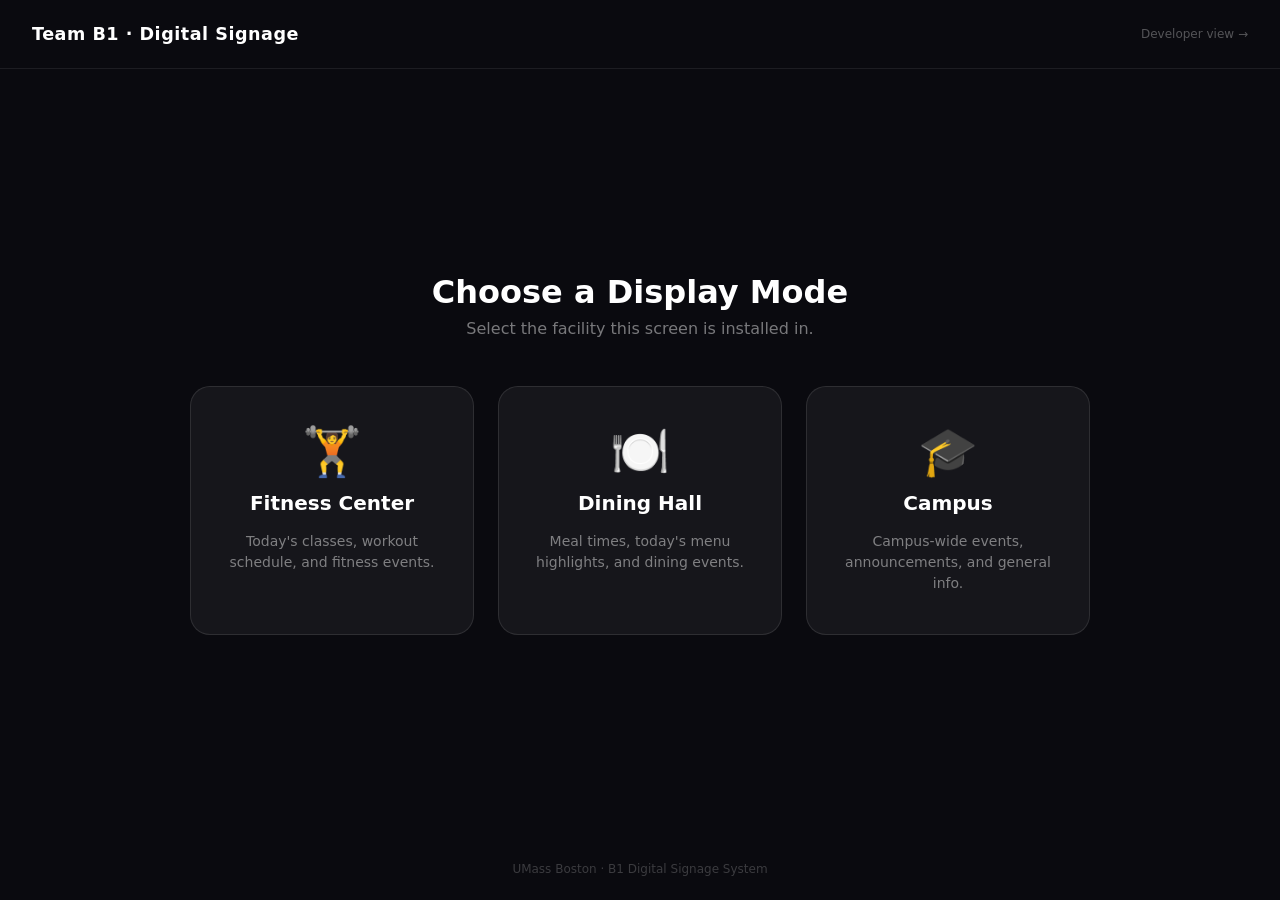
==== commit 3370b3d8: "Make facility selector the root page - landing.html → index.html (opens first on the site) - index.h" ====
--- a/index.html
+++ b/index.html
@@ -1,1002 +1,48 @@
 <!DOCTYPE html>
 <html lang="en">
 <head>
-<meta charset="UTF-8">
-<meta name="viewport" content="width=device-width, initial-scale=1.0">
-<title>Digital Signage Dashboard</title>
-<style>
-  :root {
-    --card-yellow:   #d8bd45;
-    --card-yellow-2: #c9ad3b;
-    --ink: #141414;
-    --border: #2a2a2a;
-  }
-
-  * { box-sizing: border-box; }
-
-  body {
-    margin: 0;
-    background: #000;
-    font-family: system-ui, -apple-system, Segoe UI, Roboto, Arial, sans-serif;
-    overflow: hidden;
-  }
-
-  .main-content { position: absolute; inset: 0; z-index: 1; }
-
-  .media-layer {
-    position: absolute; inset: 0;
-    width: 100%; height: 100%;
-    object-fit: cover; opacity: 0;
-    transition: opacity 1.5s ease-in-out;
-  }
-  .media-layer.active { opacity: 1; }
-
-  .vignette-overlay {
-    position: absolute; inset: 0;
-    background: radial-gradient(circle, rgba(0,0,0,0) 30%, rgba(0,0,0,0.55) 100%);
-    z-index: 2; pointer-events: none;
-  }
-
-  /* ══ Draggable wrapper ══ */
-  .draggable-widget {
-    position: fixed;
-    z-index: 200;
-    user-select: none;
-  }
-
-  .widget-drag-handle {
-    position: absolute;
-    top: -30px; left: 0; right: 0; height: 30px;
-    background: rgba(0,0,0,0.55);
-    backdrop-filter: blur(8px);
-    border-radius: 10px 10px 0 0;
-    display: flex; align-items: center; justify-content: space-between;
-    padding: 0 8px;
-    cursor: grab;
-    opacity: 0; transition: opacity 0.2s;
-  }
-  .draggable-widget:hover .widget-drag-handle { opacity: 1; }
-  .widget-drag-handle.dragging { cursor: grabbing; }
-
-  .drag-label { color: rgba(255,255,255,0.75); font-size: 11px; font-weight: 600; letter-spacing: 0.5px; }
-
-  .widget-close-btn {
-    background: rgba(255,70,70,0.85); border: none; color: white;
-    width: 20px; height: 20px; border-radius: 50%;
-    cursor: pointer; font-size: 11px;
-    display: flex; align-items: center; justify-content: center;
-    padding: 0; transition: background 0.15s;
-  }
-  .widget-close-btn:hover { background: rgba(220,40,40,1); }
-
-  /* ══ Compact / Expanded toggle ══ */
-  .draggable-widget[data-size="compact"]  .wsize-compact  { display: block; }
-  .draggable-widget[data-size="compact"]  .wsize-expanded { display: none;  }
-  .draggable-widget[data-size="expanded"] .wsize-compact  { display: none;  }
-  .draggable-widget[data-size="expanded"] .wsize-expanded { display: block; }
-
-  /* ══ COMPACT — Clock card ══ */
-  .clock-compact-card {
-    background: rgba(255,255,255,0.88);
-    backdrop-filter: blur(14px);
-    border-radius: 16px;
-    padding: 13px 18px 11px;
-    width: 225px;
-    box-shadow: 0 8px 28px rgba(0,0,0,0.28);
-    border: 1px solid rgba(255,255,255,0.5);
-    cursor: pointer;
-    transition: transform 0.15s, box-shadow 0.15s;
-  }
-  .clock-compact-card:hover { transform: translateY(-2px); box-shadow: 0 14px 36px rgba(0,0,0,0.38); }
-
-  .cc-row1 { display: flex; align-items: center; gap: 8px; }
-  .cc-time { font-size: 1.65em; font-weight: 800; color: #1a2533; line-height: 1; }
-  .cc-pipe { color: rgba(0,0,0,0.18); font-size: 1.4em; font-weight: 200; }
-  .cc-weather-inline { display: flex; align-items: center; gap: 4px; margin-left: 2px; }
-  .cc-icon-sm { width: 26px; height: 26px; }
-  .cc-temp-inline { font-size: 1.15em; font-weight: 700; color: #1a2533; }
-  .cc-row2 { display: flex; justify-content: space-between; align-items: center; margin-top: 5px; }
-  .cc-date-inline { font-size: 11.5px; color: #666; font-weight: 500; }
-  .cc-desc-inline { font-size: 11px; color: #888; }
-  .cc-expand-hint { font-size: 10px; color: rgba(0,0,0,0.28); margin-top: 4px; text-align: right; }
-
-  /* ══ EXPANDED — Clock cards ══ */
-  .fixed-widget-container { display: flex; flex-direction: column; gap: 14px; }
-
-  .widget {
-    background: rgba(255,255,255,0.88);
-    backdrop-filter: blur(12px);
-    border-radius: 16px;
-    box-shadow: 0 10px 30px rgba(0,0,0,0.28);
-    padding: 18px 20px;
-    width: 230px;
-    text-align: center;
-    border: 1px solid rgba(255,255,255,0.45);
-  }
-  .widget h3 { margin: 0 0 8px; color: #555; font-size: 0.78em; text-transform: uppercase; letter-spacing: 1px; font-weight: 600; }
-
-  .primary-display {
-    font-size: 2.5em; font-weight: 800; margin-bottom: 2px; color: #1a2533;
-    display: flex; justify-content: center; align-items: center; gap: 10px;
-  }
-  .secondary-display { color: #555; font-size: 0.9em; text-transform: capitalize; }
-  .weather-icon-svg { width: 38px; height: 38px; }
-
-  .weather-extras {
-    display: grid; grid-template-columns: 1fr 1fr;
-    gap: 7px; margin-top: 12px;
-  }
-  .weather-extra-item {
-    background: rgba(0,0,0,0.05);
-    border-radius: 9px; padding: 7px 8px; text-align: center;
-  }
-  .wex-label { font-size: 9px; color: #999; text-transform: uppercase; letter-spacing: 0.9px; font-weight: 700; }
-  .wex-val { font-size: 15px; font-weight: 800; color: #2c3e50; margin-top: 2px; }
-
-  .collapse-row { display: flex; justify-content: center; margin-top: 4px; }
-  .collapse-btn {
-    background: rgba(0,0,0,0.06); border: 1px solid rgba(0,0,0,0.12);
-    color: #888; border-radius: 20px; padding: 4px 16px;
-    font-size: 11px; font-weight: 700; cursor: pointer; transition: background 0.2s;
-  }
-  .collapse-btn:hover { background: rgba(0,0,0,0.12); color: #444; }
-
-  /* ══ COMPACT — Events badge ══ */
-  .events-compact-badge {
-    background: linear-gradient(135deg, var(--card-yellow) 0%, var(--card-yellow-2) 100%);
-    border-radius: 14px;
-    padding: 12px 15px;
-    width: 270px;
-    box-shadow: 0 8px 26px rgba(0,0,0,0.32);
-    border: 2px solid rgba(0,0,0,0.12);
-    cursor: pointer;
-    display: flex; align-items: center; gap: 11px;
-    transition: transform 0.15s, box-shadow 0.15s;
-  }
-  .events-compact-badge:hover { transform: translateY(-2px); box-shadow: 0 14px 36px rgba(0,0,0,0.42); }
-  .ecb-icon { font-size: 24px; flex-shrink: 0; }
-  .ecb-body { flex: 1; min-width: 0; }
-  .ecb-title { font-weight: 800; font-size: 12px; color: var(--ink); text-transform: uppercase; letter-spacing: 0.5px; }
-  .ecb-next { font-size: 11.5px; color: rgba(0,0,0,0.65); margin-top: 2px; white-space: nowrap; overflow: hidden; text-overflow: ellipsis; font-weight: 600; }
-  .ecb-count { background: rgba(0,0,0,0.18); color: var(--ink); font-size: 13px; font-weight: 900; padding: 4px 10px; border-radius: 20px; flex-shrink: 0; }
-
-  /* ══ EXPANDED — Events shield ══ */
-  .upcoming-events { width: 300px; filter: drop-shadow(0 10px 18px rgba(0,0,0,.45)); }
-
-  .event-module .topbar {
-    height: 12px; background: #0f0f0f;
-    border: 3px solid var(--border); border-bottom: 0;
-    border-radius: 3px 3px 0 0;
-  }
-  .event-module .card {
-    border: 3px solid var(--border); border-top: 0;
-    background: linear-gradient(180deg, var(--card-yellow) 0%, var(--card-yellow-2) 100%);
-    padding: 14px 14px 26px;
-    clip-path: polygon(0% 0%, 100% 0%, 100% 86%, 50% 100%, 0% 86%);
-  }
-  .event-module .title { font-weight: 800; color: var(--ink); font-size: 22px; line-height: 1.1; margin: 4px 6px 4px; }
-  .event-module .title-row { display: flex; align-items: center; justify-content: space-between; margin-bottom: 8px; }
-  .events-collapse-btn {
-    background: rgba(0,0,0,0.12); border: 1px solid rgba(0,0,0,0.2);
-    color: rgba(0,0,0,0.55); border-radius: 20px;
-    padding: 3px 12px; font-size: 10px; font-weight: 800;
-    cursor: pointer; transition: background 0.2s;
-  }
-  .events-collapse-btn:hover { background: rgba(0,0,0,0.22); }
-
-  .ev-row {
-    display: grid; grid-template-columns: 74px 1fr;
-    gap: 8px; padding: 8px 6px;
-    border-top: 2px solid rgba(0,0,0,.35);
-  }
-  .ev-row .col-left .dow  { font-weight: 700; color: rgba(0,0,0,.7);  font-size: 13px; margin-bottom: 3px; }
-  .ev-row .col-left .time { font-weight: 800; color: rgba(0,0,0,.9);  font-size: 13px; }
-  .ev-row .col-right .date { font-weight: 800; color: rgba(0,0,0,.75); font-size: 13px; margin-bottom: 4px; }
-  .ev-row .col-right .name { font-weight: 900; color: rgba(255,255,255,.85); text-shadow: 0 1px 0 rgba(0,0,0,.2); font-size: 12px; line-height: 1.2; margin-bottom: 3px; }
-  .ev-row .col-right .meta { font-weight: 700; color: rgba(0,0,0,.8); font-size: 11px; line-height: 1.2; }
-
-  /* ══ Center Calendar ══ */
-  .center-calendar {
-    position: fixed; top: 50%; left: 50%;
-    transform: translate(-50%, -50%);
-    width: 68vw; z-index: 5;
-  }
-
-  .cal-nav {
-    display: flex; align-items: center; justify-content: center;
-    gap: 14px; margin-bottom: 10px;
-  }
-  .cal-nav-btn {
-    background: rgba(255,255,255,0.15);
-    backdrop-filter: blur(8px);
-    border: 1px solid rgba(255,255,255,0.28);
-    color: white; width: 38px; height: 38px;
-    border-radius: 50%; cursor: pointer;
-    font-size: 20px; line-height: 1;
-    display: flex; align-items: center; justify-content: center;
-    transition: background 0.2s, transform 0.1s;
-    flex-shrink: 0;
-  }
-  .cal-nav-btn:hover { background: rgba(255,255,255,0.32); transform: scale(1.1); }
-  .cal-nav-btn:active { transform: scale(0.92); }
-
-  .cal-week-range {
-    text-align: center; color: rgba(255,255,255,.8);
-    font-size: 13px; font-weight: 700;
-    letter-spacing: 1px; text-transform: uppercase;
-    min-width: 160px;
-  }
-
-  .cal-today-btn {
-    background: rgba(0,123,255,0.25);
-    border: 1px solid rgba(0,123,255,0.5);
-    color: rgba(255,255,255,0.85);
-    border-radius: 20px; padding: 5px 16px;
-    font-size: 11px; font-weight: 700; cursor: pointer;
-    transition: background 0.2s;
-  }
-  .cal-today-btn:hover { background: rgba(0,123,255,0.5); }
-
-  .cal-week {
-    display: grid; grid-template-columns: repeat(7, 1fr); gap: 8px;
-  }
-  .cal-day {
-    background: rgba(255,255,255,0.1);
-    backdrop-filter: blur(14px);
-    border: 1px solid rgba(255,255,255,0.18);
-    border-radius: 12px; padding: 10px 8px;
-    min-height: 110px; display: flex; flex-direction: column;
-    cursor: pointer;
-    transition: background 0.2s, border-color 0.2s, transform 0.15s;
-  }
-  .cal-day:hover { background: rgba(255,255,255,0.22); border-color: rgba(255,255,255,0.45); transform: translateY(-2px); }
-  .cal-day.today { background: rgba(0,123,255,0.35); border-color: rgba(0,123,255,0.65); }
-  .cal-day.today:hover { background: rgba(0,123,255,0.5); }
-  .cal-day.other-week { opacity: 0.6; }
-
-  .cal-day-header {
-    font-weight: 700; font-size: 11px; color: rgba(255,255,255,.9);
-    margin-bottom: 6px; text-align: center;
-    text-transform: uppercase; letter-spacing: 0.5px;
-  }
-  .cal-event {
-    background: rgba(0,123,255,0.8); color: white;
-    padding: 4px 6px; border-radius: 5px; margin-bottom: 4px;
-    font-size: 10px; line-height: 1.3; font-weight: 600;
-  }
-  .cal-no-event {
-    font-size: 10px; color: rgba(255,255,255,.35);
-    text-align: center; margin-top: auto; margin-bottom: auto;
-  }
-
-  /* ══ Commercial Strip ══ */
-  @keyframes marquee {
-    from { transform: translateX(0); }
-    to   { transform: translateX(-50%); }
-  }
-  .commercial-strip {
-    position: fixed; bottom: 0; left: 0;
-    width: 100vw; height: 58px; overflow: hidden;
-    background: linear-gradient(90deg, #0f0c29, #302b63, #24243e);
-    border-top: 2px solid rgba(255,255,255,0.12);
-    z-index: 8; display: flex; align-items: center;
-  }
-  .commercial-strip::before,
-  .commercial-strip::after {
-    position: absolute; top: 0;
-    width: 90px; height: 100%;
-    content: ""; z-index: 2; pointer-events: none;
-  }
-  .commercial-strip::before { left: 0; background: linear-gradient(to right, #0f0c29, transparent); }
-  .commercial-strip::after  { right: 50px; background: linear-gradient(to left, #24243e, transparent); }
-  .commercial-strip:hover .commercial-track { animation-play-state: paused; }
-
-  .commercial-track {
-    display: inline-flex; align-items: center;
-    animation: marquee 30s infinite linear;
-    white-space: nowrap;
-  }
-  .commercial-section {
-    display: inline-flex; align-items: center;
-    gap: 10px; padding: 0 28px; height: 58px;
-    border-right: 1px solid rgba(255,255,255,0.12); flex-shrink: 0;
-  }
-  .commercial-section .sect-icon { font-size: 20px; }
-  .commercial-section .sect-text { color: rgba(255,255,255,0.92); font-size: 14px; font-weight: 600; letter-spacing: 0.2px; }
-  .commercial-section .sect-tag {
-    background: rgba(255,255,255,0.15); color: rgba(255,255,255,0.75);
-    font-size: 9px; font-weight: 800; text-transform: uppercase;
-    letter-spacing: 1.2px; padding: 3px 9px; border-radius: 20px;
-    border: 1px solid rgba(255,255,255,0.2);
-  }
-  .commercial-edit-btn {
-    position: absolute; right: 8px; top: 50%; transform: translateY(-50%);
-    z-index: 10; background: rgba(255,255,255,0.1);
-    border: 1px solid rgba(255,255,255,0.25); color: rgba(255,255,255,0.8);
-    width: 36px; height: 36px; border-radius: 50%;
-    cursor: pointer; font-size: 16px;
-    display: flex; align-items: center; justify-content: center;
-    transition: background 0.2s, color 0.2s;
-  }
-  .commercial-edit-btn:hover { background: rgba(255,255,255,0.25); color: white; }
-
-  /* ══ Modals ══ */
-  .modal-overlay {
-    position: fixed; inset: 0;
-    background: rgba(0,0,0,0.72); backdrop-filter: blur(6px);
-    z-index: 1000; display: flex; align-items: center; justify-content: center;
-    opacity: 0; pointer-events: none; transition: opacity 0.2s;
-  }
-  .modal-overlay.open { opacity: 1; pointer-events: all; }
-
-  .modal {
-    background: rgba(15,15,25,0.96);
-    border: 1px solid rgba(255,255,255,0.18);
-    border-radius: 20px; padding: 28px;
-    width: 440px; max-width: 90vw;
-    max-height: 80vh; overflow-y: auto;
-    color: white; box-shadow: 0 24px 60px rgba(0,0,0,0.6);
-  }
-  .modal h2 { margin: 0 0 20px; font-size: 20px; font-weight: 700; }
-  .modal-section-title { font-size: 11px; font-weight: 700; text-transform: uppercase; letter-spacing: 1.2px; color: rgba(255,255,255,0.45); margin: 18px 0 8px; }
-  .modal-event-item { display: flex; align-items: center; justify-content: space-between; background: rgba(255,255,255,0.07); border-radius: 10px; padding: 10px 14px; margin-bottom: 6px; font-size: 13px; }
-  .modal-event-item .ev-info { flex: 1; min-width: 0; }
-  .modal-event-item .ev-name { font-weight: 600; color: white; }
-  .modal-event-item .ev-time { color: rgba(255,255,255,0.45); font-size: 11px; margin-top: 2px; }
-  .modal-delete-btn { background: rgba(255,80,80,0.15); border: 1px solid rgba(255,80,80,0.35); color: #ff6060; border-radius: 7px; padding: 5px 12px; cursor: pointer; font-size: 12px; font-weight: 600; margin-left: 10px; flex-shrink: 0; transition: background 0.2s; }
-  .modal-delete-btn:hover { background: rgba(255,80,80,0.35); }
-  .modal-form { display: flex; flex-direction: column; gap: 10px; margin-top: 8px; }
-  .modal-form input { background: rgba(255,255,255,0.08); border: 1px solid rgba(255,255,255,0.18); border-radius: 9px; padding: 11px 14px; color: white; font-size: 14px; outline: none; width: 100%; transition: border-color 0.2s; }
-  .modal-form input::placeholder { color: rgba(255,255,255,0.35); }
-  .modal-form input:focus { border-color: rgba(0,123,255,0.7); }
-  .modal-actions { display: flex; gap: 10px; margin-top: 22px; }
-  .modal-btn { flex: 1; padding: 13px; border-radius: 10px; border: none; font-size: 14px; font-weight: 700; cursor: pointer; transition: opacity 0.2s; }
-  .modal-btn:hover { opacity: 0.82; }
-  .modal-btn.primary { background: #007bff; color: white; }
-  .modal-btn.secondary { background: rgba(255,255,255,0.12); color: white; }
-
-  /* ══ Restore bar ══ */
-  .restore-bar {
-    position: fixed; top: 12px; left: 50%; transform: translateX(-50%);
-    z-index: 500; display: flex; gap: 8px;
-    opacity: 0; pointer-events: none; transition: opacity 0.3s;
-  }
-  .restore-bar.visible { opacity: 1; pointer-events: all; }
-  .restore-btn {
-    background: rgba(0,0,0,0.65); backdrop-filter: blur(10px);
-    border: 1px solid rgba(255,255,255,0.3); color: white;
-    padding: 7px 18px; border-radius: 22px; cursor: pointer;
-    font-size: 12px; font-weight: 700; letter-spacing: 0.3px;
-    transition: background 0.2s;
-  }
-  .restore-btn:hover { background: rgba(255,255,255,0.2); }
-</style>
+    <meta charset="UTF-8">
+    <meta name="viewport" content="width=device-width, initial-scale=1.0">
+    <title>Team B1 — Display Setup</title>
+    <link rel="stylesheet" href="css/landing.css">
 </head>
 <body>
 
-<main class="main-content" id="carousel-container"></main>
-<div class="vignette-overlay"></div>
-<div class="restore-bar" id="restore-bar"></div>
+    <header>
+        <span class="site-title">Team B1 · Digital Signage</span>
+        <a href="dev.html" class="dev-link">Developer view →</a>
+    </header>
 
-<!-- ══ Events Widget (top right) ══ -->
-<div class="draggable-widget" id="widget-events" data-size="compact">
-  <div class="widget-drag-handle" id="handle-events">
-    <span class="drag-label">⠿ Move</span>
-    <button class="widget-close-btn" onclick="hideWidget('events')">✕</button>
-  </div>
+    <main>
+        <div class="picker-heading">
+            <h1>Choose a Display Mode</h1>
+            <p>Select the facility this screen is installed in.</p>
+        </div>
 
-  <!-- COMPACT -->
-  <div class="wsize-compact">
-    <div class="events-compact-badge" onclick="toggleWidgetSize('events')">
-      <div class="ecb-icon">📅</div>
-      <div class="ecb-body">
-        <div class="ecb-title">Upcoming Events</div>
-        <div class="ecb-next" id="ecb-next">MCC Board of Trustees Executive Session</div>
-      </div>
-      <div class="ecb-count" id="ecb-count">3</div>
-    </div>
-  </div>
+        <div class="facility-grid">
+            <a href="dashboard.html?mode=gym" class="facility-card gym">
+                <div class="card-icon">🏋️</div>
+                <div class="card-label">Fitness Center</div>
+                <div class="card-desc">Today's classes, workout schedule, and fitness events.</div>
+            </a>
 
-  <!-- EXPANDED -->
-  <div class="wsize-expanded">
-    <div class="upcoming-events">
-      <div class="event-module">
-        <div class="topbar"></div>
-        <section class="card">
-          <div class="title-row">
-            <div class="title">Upcoming Events</div>
-            <button class="events-collapse-btn" onclick="toggleWidgetSize('events')">▲ Minimize</button>
-          </div>
-          <div id="events-list">
-            <div class="ev-row">
-              <div class="col-left"><div class="dow">Fri.</div><div class="time">8:00 AM</div></div>
-              <div class="col-right"><div class="date">October 2</div><div class="name">MCC Board of Trustees Executive Session</div><div class="meta">Streaming the Board of Trustees web page</div></div>
-            </div>
-            <div class="ev-row">
-              <div class="col-left"><div class="dow">Mon.</div><div class="time">8:45 AM</div></div>
-              <div class="col-right"><div class="date">October 5</div><div class="name">2022 Teaching &amp; Learning Conference</div><div class="meta">Online Webinar</div></div>
-            </div>
-            <div class="ev-row">
-              <div class="col-left"><div class="dow">Wed.</div><div class="time">12:00 PM</div></div>
-              <div class="col-right"><div class="date">October 7</div><div class="name">Medical Office Assistant Program Info</div><div class="meta">Zoom Webinar</div></div>
-            </div>
-          </div>
-        </section>
-      </div>
-    </div>
-  </div>
-</div>
+            <a href="dashboard.html?mode=dining" class="facility-card dining">
+                <div class="card-icon">🍽️</div>
+                <div class="card-label">Dining Hall</div>
+                <div class="card-desc">Meal times, today's menu highlights, and dining events.</div>
+            </a>
 
-<!-- ══ Center Calendar ══ -->
-<div class="center-calendar" id="center-calendar">
-  <div class="cal-nav">
-    <button class="cal-nav-btn" onclick="calNav(-1)" title="Previous week">‹</button>
-    <div class="cal-week-range" id="cal-week-range">—</div>
-    <button class="cal-nav-btn" onclick="calNav(1)" title="Next week">›</button>
-    <button class="cal-today-btn" onclick="calGoToday()">Today</button>
-  </div>
-  <div class="cal-week" id="cal-week"></div>
-</div>
+            <a href="dashboard.html?mode=campus" class="facility-card campus">
+                <div class="card-icon">🎓</div>
+                <div class="card-label">Campus</div>
+                <div class="card-desc">Campus-wide events, announcements, and general info.</div>
+            </a>
+        </div>
+    </main>
 
-<!-- ══ Clock + Weather Widget (bottom right) ══ -->
-<div class="draggable-widget" id="widget-clock" data-size="compact">
-  <div class="widget-drag-handle" id="handle-clock">
-    <span class="drag-label">⠿ Move</span>
-    <button class="widget-close-btn" onclick="hideWidget('clock')">✕</button>
-  </div>
+    <footer>
+        UMass Boston · B1 Digital Signage System
+    </footer>
 
-  <!-- COMPACT -->
-  <div class="wsize-compact">
-    <div class="clock-compact-card" onclick="toggleWidgetSize('clock')">
-      <div class="cc-row1">
-        <span class="cc-time" id="cc-time">--:--</span>
-        <span class="cc-pipe">|</span>
-        <span class="cc-weather-inline">
-          <span id="cc-icon"></span>
-          <span class="cc-temp-inline" id="cc-temp">--°</span>
-        </span>
-      </div>
-      <div class="cc-row2">
-        <span class="cc-date-inline" id="cc-date">--</span>
-        <span class="cc-desc-inline" id="cc-desc">--</span>
-      </div>
-      <div class="cc-expand-hint">click to expand</div>
-    </div>
-  </div>
-
-  <!-- EXPANDED -->
-  <div class="wsize-expanded">
-    <div class="fixed-widget-container">
-      <div class="widget">
-        <h3>Local Time</h3>
-        <div class="primary-display" id="time">--:--</div>
-        <div class="secondary-display" id="date">Loading...</div>
-      </div>
-      <div class="widget">
-        <h3>Weather (NYC)</h3>
-        <div class="primary-display">
-          <div id="weather-icon-container"></div>
-          <div id="temp">--°</div>
-        </div>
-        <div class="secondary-display" id="weather-desc">Loading...</div>
-        <div class="weather-extras">
-          <div class="weather-extra-item">
-            <div class="wex-label">Wind</div>
-            <div class="wex-val" id="wex-wind">--</div>
-          </div>
-          <div class="weather-extra-item">
-            <div class="wex-label">Humidity</div>
-            <div class="wex-val" id="wex-humidity">--</div>
-          </div>
-          <div class="weather-extra-item">
-            <div class="wex-label">Feels Like</div>
-            <div class="wex-val" id="wex-feels">--</div>
-          </div>
-          <div class="weather-extra-item">
-            <div class="wex-label">UV Index</div>
-            <div class="wex-val" id="wex-uv">--</div>
-          </div>
-        </div>
-      </div>
-      <div class="collapse-row">
-        <button class="collapse-btn" onclick="toggleWidgetSize('clock')">▲ Minimize</button>
-      </div>
-    </div>
-  </div>
-</div>
-
-<!-- ══ Commercial Strip ══ -->
-<div class="commercial-strip" id="commercial-strip">
-  <div class="commercial-track" id="commercial-track"></div>
-  <button class="commercial-edit-btn" onclick="openCommercialEditor()" title="Edit strip">✎</button>
-</div>
-
-<!-- ══ Calendar Event Modal ══ -->
-<div class="modal-overlay" id="cal-modal">
-  <div class="modal">
-    <h2 id="cal-modal-title">Events</h2>
-    <div class="modal-section-title">Existing Events</div>
-    <div id="cal-modal-events"></div>
-    <div class="modal-section-title">Add New Event</div>
-    <div class="modal-form">
-      <input type="text" id="new-event-title" placeholder="Event title" />
-      <input type="time" id="new-event-time" />
-      <input type="text" id="new-event-meta" placeholder="Location / notes (optional)" />
-    </div>
-    <div class="modal-actions">
-      <button class="modal-btn primary" onclick="addCalendarEvent()">Add Event</button>
-      <button class="modal-btn secondary" onclick="closeModal('cal-modal')">Close</button>
-    </div>
-  </div>
-</div>
-
-<!-- ══ Commercial Editor Modal ══ -->
-<div class="modal-overlay" id="commercial-modal">
-  <div class="modal">
-    <h2>Edit Commercial Strip</h2>
-    <div class="modal-section-title">Current Sections</div>
-    <div id="commercial-sections-list"></div>
-    <div class="modal-section-title">Add New Section</div>
-    <div class="modal-form">
-      <input type="text" id="new-comm-icon" placeholder="Emoji / icon (e.g. 🎉)" maxlength="4" />
-      <input type="text" id="new-comm-text" placeholder="Main text" />
-      <input type="text" id="new-comm-tag"  placeholder="Tag label (optional, e.g. NEW)" />
-    </div>
-    <div class="modal-actions">
-      <button class="modal-btn primary" onclick="addCommercialSection()">Add Section</button>
-      <button class="modal-btn secondary" onclick="closeModal('commercial-modal')">Close</button>
-    </div>
-  </div>
-</div>
-
-<script>
-/* ══════════════════════════════════════════════
-   GLOBAL STATE
-══════════════════════════════════════════════ */
-let calModalDay  = null;
-let calHolidays  = [];
-let weekOffset   = 0;
-let _didDrag     = false;
-
-const DEFAULT_COMMERCIAL = [
-  { id: '1', icon: '🎓', text: 'Welcome to Monroe Community College', tag: 'NEWS' },
-  { id: '2', icon: '📅', text: 'Spring 2025 Registration Now Open',    tag: 'REGISTER' },
-  { id: '3', icon: '🏆', text: 'MCC Athletics — Go Tribunes!',          tag: 'SPORTS' },
-  { id: '4', icon: '📢', text: 'Campus Events Every Week',              tag: 'EVENTS' },
-  { id: '5', icon: '🌐', text: 'Online & Hybrid Courses Available',     tag: 'ONLINE' },
-];
-
-
-/* ══════════════════════════════════════════════
-   WIDGET SIZE TOGGLE
-══════════════════════════════════════════════ */
-function toggleWidgetSize(name) {
-  if (_didDrag) return; // ignore if we were just dragging
-  const el = document.getElementById('widget-' + name);
-  if (!el) return;
-  const next = el.dataset.size === 'compact' ? 'expanded' : 'compact';
-  el.dataset.size = next;
-  localStorage.setItem('size_' + name, next);
-}
-
-
-/* ══════════════════════════════════════════════
-   WIDGET VISIBILITY
-══════════════════════════════════════════════ */
-function hideWidget(name) {
-  const el = document.getElementById('widget-' + name);
-  if (el) el.style.display = 'none';
-  const h = JSON.parse(localStorage.getItem('hidden_widgets') || '[]');
-  if (!h.includes(name)) { h.push(name); localStorage.setItem('hidden_widgets', JSON.stringify(h)); }
-  updateRestoreBar();
-}
-
-function showWidget(name) {
-  const el = document.getElementById('widget-' + name);
-  if (el) el.style.display = '';
-  const h = JSON.parse(localStorage.getItem('hidden_widgets') || '[]').filter(n => n !== name);
-  localStorage.setItem('hidden_widgets', JSON.stringify(h));
-  updateRestoreBar();
-}
-
-function updateRestoreBar() {
-  const bar = document.getElementById('restore-bar');
-  const hidden = JSON.parse(localStorage.getItem('hidden_widgets') || '[]');
-  const labels = { events: '+ Upcoming Events', clock: '+ Time & Weather' };
-  bar.innerHTML = '';
-  hidden.forEach(name => {
-    const btn = document.createElement('button');
-    btn.className = 'restore-btn';
-    btn.textContent = labels[name] || ('+ ' + name);
-    btn.onclick = () => showWidget(name);
-    bar.appendChild(btn);
-  });
-  bar.classList.toggle('visible', hidden.length > 0);
-}
-
-
-/* ══════════════════════════════════════════════
-   DRAGGABLE
-══════════════════════════════════════════════ */
-function initDraggable(widgetId, handleId) {
-  const el     = document.getElementById(widgetId);
-  const handle = document.getElementById(handleId);
-  if (!el || !handle) return;
-
-  // Always use top/left for stable positioning during size toggle
-  const rect  = el.getBoundingClientRect();
-  const saved = JSON.parse(localStorage.getItem('pos_' + widgetId) || 'null');
-  if (saved) {
-    el.style.left = saved.left; el.style.top = saved.top;
-  } else {
-    el.style.left = rect.left + 'px'; el.style.top = rect.top + 'px';
-  }
-  el.style.right = ''; el.style.bottom = '';
-
-  // Restore size
-  const savedSize = localStorage.getItem('size_' + widgetId.replace('widget-', ''));
-  if (savedSize) el.dataset.size = savedSize;
-
-  // Restore visibility
-  const hidden = JSON.parse(localStorage.getItem('hidden_widgets') || '[]');
-  if (hidden.includes(widgetId.replace('widget-', ''))) el.style.display = 'none';
-
-  let startX, startY, startL, startT;
-
-  handle.addEventListener('mousedown', e => {
-    e.preventDefault();
-    _didDrag = false;
-    const r = el.getBoundingClientRect();
-    startX = e.clientX; startY = e.clientY;
-    startL = r.left;    startT = r.top;
-    el.style.left = startL + 'px'; el.style.top = startT + 'px';
-    handle.classList.add('dragging');
-    document.addEventListener('mousemove', onMove);
-    document.addEventListener('mouseup', onUp);
-  });
-
-  function onMove(e) {
-    _didDrag = true;
-    el.style.left = Math.max(0, startL + e.clientX - startX) + 'px';
-    el.style.top  = Math.max(0, startT + e.clientY - startY) + 'px';
-  }
-
-  function onUp() {
-    handle.classList.remove('dragging');
-    document.removeEventListener('mousemove', onMove);
-    document.removeEventListener('mouseup', onUp);
-    if (_didDrag) {
-      localStorage.setItem('pos_' + widgetId, JSON.stringify({ left: el.style.left, top: el.style.top }));
-      setTimeout(() => { _didDrag = false; }, 100);
-    }
-  }
-}
-
-
-/* ══════════════════════════════════════════════
-   CALENDAR
-══════════════════════════════════════════════ */
-function calNav(delta) {
-  weekOffset += delta;
-  renderCalendar();
-}
-
-function calGoToday() {
-  weekOffset = 0;
-  renderCalendar();
-}
-
-function openCalModal(day, holidays) {
-  calModalDay = day; calHolidays = holidays || [];
-  document.getElementById('cal-modal-title').textContent =
-    day.toLocaleDateString(undefined, { weekday: 'long', month: 'long', day: 'numeric' });
-  document.getElementById('new-event-title').value = '';
-  document.getElementById('new-event-time').value  = '';
-  document.getElementById('new-event-meta').value  = '';
-  renderCalModalEvents();
-  document.getElementById('cal-modal').classList.add('open');
-}
-
-function renderCalModalEvents() {
-  const container = document.getElementById('cal-modal-events');
-  container.innerHTML = '';
-  const dayHols   = calHolidays.filter(h => new Date(h.date).toDateString() === calModalDay.toDateString());
-  const stored    = JSON.parse(localStorage.getItem('events') || '[]');
-  const dayCustom = stored.filter(e => new Date(e.date).toDateString() === calModalDay.toDateString());
-  if (!dayHols.length && !dayCustom.length) {
-    container.innerHTML = '<div style="color:rgba(255,255,255,.38);font-size:13px;padding:8px 0;">No events for this day.</div>';
-    return;
-  }
-  dayHols.forEach(h => {
-    const item = document.createElement('div');
-    item.className = 'modal-event-item';
-    item.innerHTML = `<div class="ev-info"><div class="ev-name">${h.localName}</div><div class="ev-time">Public Holiday</div></div>`;
-    container.appendChild(item);
-  });
-  dayCustom.forEach(ev => {
-    const item = document.createElement('div');
-    item.className = 'modal-event-item';
-    const ts = [ev.time, ev.meta].filter(Boolean).join(' · ');
-    item.innerHTML = `<div class="ev-info"><div class="ev-name">${ev.title}</div>${ts ? `<div class="ev-time">${ts}</div>` : ''}</div>
-      <button class="modal-delete-btn" onclick="deleteCalEvent('${ev.id}')">Remove</button>`;
-    container.appendChild(item);
-  });
-}
-
-function addCalendarEvent() {
-  const title = document.getElementById('new-event-title').value.trim();
-  if (!title) return;
-  const time  = document.getElementById('new-event-time').value;
-  const meta  = document.getElementById('new-event-meta').value.trim();
-  const stored = JSON.parse(localStorage.getItem('events') || '[]');
-  stored.push({ id: Date.now().toString(), date: calModalDay.toDateString(), title, time, meta });
-  localStorage.setItem('events', JSON.stringify(stored));
-  document.getElementById('new-event-title').value = '';
-  document.getElementById('new-event-time').value  = '';
-  document.getElementById('new-event-meta').value  = '';
-  renderCalModalEvents();
-  if (window._renderCalendar) window._renderCalendar();
-}
-
-function deleteCalEvent(id) {
-  const stored = JSON.parse(localStorage.getItem('events') || '[]').filter(e => e.id !== id);
-  localStorage.setItem('events', JSON.stringify(stored));
-  renderCalModalEvents();
-  if (window._renderCalendar) window._renderCalendar();
-}
-
-function closeModal(id) {
-  document.getElementById(id).classList.remove('open');
-}
-
-
-/* ══════════════════════════════════════════════
-   COMMERCIAL STRIP
-══════════════════════════════════════════════ */
-function getCommercialSections() {
-  const s = localStorage.getItem('commercial_sections');
-  return s ? JSON.parse(s) : DEFAULT_COMMERCIAL;
-}
-function saveCommercialSections(s) { localStorage.setItem('commercial_sections', JSON.stringify(s)); }
-
-function renderCommercialStrip() {
-  const track = document.getElementById('commercial-track');
-  const secs  = getCommercialSections();
-  if (!secs.length) { track.innerHTML = ''; return; }
-  const build = () => secs.map(s => `
-    <div class="commercial-section">
-      ${s.icon ? `<span class="sect-icon">${s.icon}</span>` : ''}
-      <span class="sect-text">${s.text}</span>
-      ${s.tag ? `<span class="sect-tag">${s.tag}</span>` : ''}
-    </div>`).join('');
-  track.innerHTML = build() + build();
-  track.style.animationDuration = Math.max(18, secs.length * 7) + 's';
-}
-
-function openCommercialEditor() { renderCommercialSectionsList(); document.getElementById('commercial-modal').classList.add('open'); }
-
-function renderCommercialSectionsList() {
-  const container = document.getElementById('commercial-sections-list');
-  const secs = getCommercialSections();
-  container.innerHTML = '';
-  if (!secs.length) { container.innerHTML = '<div style="color:rgba(255,255,255,.38);font-size:13px;padding:8px 0;">No sections yet.</div>'; return; }
-  secs.forEach(s => {
-    const item = document.createElement('div');
-    item.className = 'modal-event-item';
-    item.innerHTML = `<div class="ev-info"><div class="ev-name">${s.icon||''} ${s.text}</div>${s.tag?`<div class="ev-time">Tag: ${s.tag}</div>`:''}</div>
-      <button class="modal-delete-btn" onclick="deleteCommercialSection('${s.id}')">Remove</button>`;
-    container.appendChild(item);
-  });
-}
-
-function addCommercialSection() {
-  const icon = document.getElementById('new-comm-icon').value.trim();
-  const text = document.getElementById('new-comm-text').value.trim();
-  const tag  = document.getElementById('new-comm-tag').value.trim().toUpperCase();
-  if (!text) return;
-  const secs = getCommercialSections();
-  secs.push({ id: Date.now().toString(), icon, text, tag });
-  saveCommercialSections(secs);
-  document.getElementById('new-comm-icon').value = '';
-  document.getElementById('new-comm-text').value = '';
-  document.getElementById('new-comm-tag').value  = '';
-  renderCommercialSectionsList();
-  renderCommercialStrip();
-}
-
-function deleteCommercialSection(id) {
-  saveCommercialSections(getCommercialSections().filter(s => s.id !== id));
-  renderCommercialSectionsList();
-  renderCommercialStrip();
-}
-
-
-/* ══════════════════════════════════════════════
-   INIT
-══════════════════════════════════════════════ */
-document.addEventListener('DOMContentLoaded', () => {
-
-  /* Modal overlay close */
-  document.querySelectorAll('.modal-overlay').forEach(o => {
-    o.addEventListener('click', e => { if (e.target === o) o.classList.remove('open'); });
-  });
-
-  /* Draggable widgets */
-  initDraggable('widget-events', 'handle-events');
-  initDraggable('widget-clock',  'handle-clock');
-  updateRestoreBar();
-
-  /* ── Media Carousel ── */
-  const carousel = document.getElementById('carousel-container');
-  const playlist = [
-    { type: 'image', src: 'https://images.unsplash.com/photo-1541753236788-b0ac1fc5009d?q=80&w=2612&auto=format&fit=crop' },
-    { type: 'image', src: 'https://images.unsplash.com/photo-1541701494587-cb58502866ab?q=80&w=2670&auto=format&fit=crop' },
-  ];
-  let idx = 0, cur = null;
-  function showNextMedia() {
-    const m = playlist[idx];
-    let el;
-    if (m.type === 'video') {
-      el = document.createElement('video'); el.src = m.src; el.autoplay = true; el.muted = true; el.loop = true; el.playsInline = true;
-    } else {
-      el = document.createElement('img'); el.src = m.src; el.alt = '';
-    }
-    el.className = 'media-layer';
-    carousel.appendChild(el); void el.offsetWidth; el.classList.add('active');
-    if (cur) { const old = cur; old.classList.remove('active'); setTimeout(() => old.remove(), 1500); }
-    cur = el; idx = (idx + 1) % playlist.length;
-  }
-  showNextMedia(); setInterval(showNextMedia, 8000);
-
-  /* ── Clock ── */
-  function updateTime() {
-    const now = new Date();
-    const t = now.toLocaleTimeString(undefined, { hour: '2-digit', minute: '2-digit' });
-    const d = now.toLocaleDateString(undefined, { weekday: 'short', month: 'short', day: 'numeric' });
-    document.getElementById('time').textContent   = t;
-    document.getElementById('date').textContent   = d;
-    document.getElementById('cc-time').textContent = t;
-    document.getElementById('cc-date').textContent = d;
-  }
-  updateTime(); setInterval(updateTime, 1000);
-
-  /* ── Weather ── */
-  async function fetchWeather() {
-    try {
-      const url = 'https://api.open-meteo.com/v1/forecast?latitude=40.7128&longitude=-74.0060' +
-                  '&current=temperature_2m,relative_humidity_2m,apparent_temperature,weather_code,wind_speed_10m,uv_index' +
-                  '&wind_speed_unit=mph&timezone=America%2FNew_York';
-      const r = await fetch(url);
-      if (!r.ok) return;
-      const d = await r.json();
-      const c = d.current;
-      const temp   = Math.round(c.temperature_2m);
-      const feels  = Math.round(c.apparent_temperature);
-      const humid  = Math.round(c.relative_humidity_2m);
-      const wind   = Math.round(c.wind_speed_10m);
-      const uv     = c.uv_index !== undefined ? c.uv_index.toFixed(1) : '--';
-      const code   = c.weather_code;
-      const desc   = weatherDesc(code);
-      const svg    = weatherSVG(code);
-      const svgSm  = weatherSVGSmall(code);
-
-      document.getElementById('temp').textContent          = `${temp}°C`;
-      document.getElementById('weather-desc').textContent  = desc;
-      document.getElementById('weather-icon-container').innerHTML = svg;
-      document.getElementById('wex-wind').textContent      = `${wind} mph`;
-      document.getElementById('wex-humidity').textContent  = `${humid}%`;
-      document.getElementById('wex-feels').textContent     = `${feels}°C`;
-      document.getElementById('wex-uv').textContent        = uv;
-
-      document.getElementById('cc-temp').textContent  = `${temp}°C`;
-      document.getElementById('cc-desc').textContent  = desc;
-      document.getElementById('cc-icon').innerHTML    = svgSm;
-    } catch(e) { console.error(e); }
-  }
-
-  function weatherDesc(c) {
-    if (c === 0)              return 'Clear sky';
-    if (c <= 3)               return 'Partly cloudy';
-    if (c >= 45 && c <= 48)  return 'Foggy';
-    if (c >= 51 && c <= 67)  return 'Rain';
-    if (c >= 71 && c <= 77)  return 'Snow';
-    if (c >= 80 && c <= 82)  return 'Showers';
-    if (c >= 95)              return 'Thunderstorm';
-    return 'Cloudy';
-  }
-
-  function weatherSVG(c) {
-    const sun   = `<svg class="weather-icon-svg" viewBox="0 0 24 24"><circle cx="12" cy="12" r="5" fill="#e67e22"/><path d="M12 1v2m0 18v2M4.22 4.22l1.42 1.42m12.72 12.72 1.42 1.42M1 12h2m18 0h2M4.22 19.78l1.42-1.42M18.36 5.64l1.42-1.42" stroke="#e67e22" stroke-width="2" stroke-linecap="round"/></svg>`;
-    const cloud = `<svg class="weather-icon-svg" viewBox="0 0 24 24"><path d="M18 10h-1.26A8 8 0 1 0 9 20h9a5 5 0 0 0 0-10z" fill="#7f8c8d"/></svg>`;
-    const fog   = `<svg class="weather-icon-svg" viewBox="0 0 24 24"><path d="M4 10h16v2H4zm0 4h16v2H4zm0 4h16v2H4z" fill="#7f8c8d"/></svg>`;
-    const rain  = `<svg class="weather-icon-svg" viewBox="0 0 24 24"><path d="M16 10h-1.26A8 8 0 1 0 9 20h9a5 5 0 0 0 0-10z" fill="#7f8c8d"/><path d="M8 21v2m4-2v2m4-2v2" stroke="#2980b9" stroke-width="2" stroke-linecap="round"/></svg>`;
-    const snow  = `<svg class="weather-icon-svg" viewBox="0 0 24 24"><path d="M16 10h-1.26A8 8 0 1 0 9 20h9a5 5 0 0 0 0-10z" fill="#7f8c8d"/><path d="M8 21h.01M12 21h.01M16 21h.01" stroke="#2980b9" stroke-width="3" stroke-linecap="round"/></svg>`;
-    const thund = `<svg class="weather-icon-svg" viewBox="0 0 24 24"><path d="M16 10h-1.26A8 8 0 1 0 9 20h9a5 5 0 0 0 0-10z" fill="#7f8c8d"/><path d="M13 14l-2 4h3l-1 4" stroke="#f1c40f" stroke-width="2" fill="none" stroke-linecap="round" stroke-linejoin="round"/></svg>`;
-    if (c === 0) return sun;
-    if (c <= 3)  return cloud;
-    if (c >= 45 && c <= 48) return fog;
-    if ((c >= 51 && c <= 67) || (c >= 80 && c <= 82)) return rain;
-    if (c >= 71 && c <= 77) return snow;
-    if (c >= 95) return thund;
-    return cloud;
-  }
-
-  function weatherSVGSmall(c) {
-    // same icons but with cc-icon-sm class
-    return weatherSVG(c).replace('class="weather-icon-svg"', 'class="cc-icon-sm"');
-  }
-
-  fetchWeather(); setInterval(fetchWeather, 1800000);
-
-  /* ── Calendar ── */
-  async function renderCalendar() {
-    const weekEl  = document.getElementById('cal-week');
-    const rangeEl = document.getElementById('cal-week-range');
-    weekEl.innerHTML = '';
-
-    const today = new Date();
-    const start = new Date(today);
-    start.setDate(today.getDate() - today.getDay() + weekOffset * 7);
-    const end = new Date(start); end.setDate(start.getDate() + 6);
-
-    const fmt = d => d.toLocaleDateString(undefined, { month: 'short', day: 'numeric' });
-    rangeEl.textContent = `${fmt(start)} – ${fmt(end)}`;
-
-    if (!calHolidays.length) {
-      try {
-        const r = await fetch(`https://date.nager.at/api/v3/PublicHolidays/${today.getFullYear()}/US`);
-        if (r.ok) calHolidays = await r.json();
-      } catch(e) {}
-    }
-
-    const stored = JSON.parse(localStorage.getItem('events') || '[]');
-
-    for (let i = 0; i < 7; i++) {
-      const day = new Date(start); day.setDate(start.getDate() + i);
-      const isToday = day.toDateString() === today.toDateString();
-
-      const dayEl = document.createElement('div');
-      dayEl.className = 'cal-day' + (isToday ? ' today' : '');
-      dayEl.addEventListener('click', () => openCalModal(day, calHolidays));
-
-      const hdr = document.createElement('div');
-      hdr.className = 'cal-day-header';
-      hdr.textContent = day.toLocaleDateString(undefined, { weekday: 'short', day: 'numeric' });
-      dayEl.appendChild(hdr);
-
-      const dayHols   = calHolidays.filter(h => new Date(h.date).toDateString() === day.toDateString());
-      const dayCustom = stored.filter(e => new Date(e.date).toDateString() === day.toDateString());
-      const all = [...dayHols, ...dayCustom];
-
-      if (!all.length) {
-        const none = document.createElement('div');
-        none.className = 'cal-no-event'; none.textContent = '—';
-        dayEl.appendChild(none);
-      } else {
-        all.forEach(ev => {
-          const evEl = document.createElement('div');
-          evEl.className = 'cal-event';
-          evEl.textContent = ev.localName || ev.title;
-          dayEl.appendChild(evEl);
-        });
-      }
-      weekEl.appendChild(dayEl);
-    }
-  }
-
-  renderCalendar();
-  window._renderCalendar = renderCalendar;
-
-  /* Calendar mouse wheel navigation */
-  document.getElementById('center-calendar').addEventListener('wheel', e => {
-    e.preventDefault();
-    weekOffset += e.deltaY > 0 ? 1 : -1;
-    renderCalendar();
-  }, { passive: false });
-
-  /* Commercial strip */
-  renderCommercialStrip();
-});
-</script>
 </body>
 </html>
--- a/css/landing.css
+++ b/css/landing.css
@@ -0,0 +1,126 @@
+* { box-sizing: border-box; margin: 0; padding: 0; }
+
+body {
+    font-family: system-ui, -apple-system, Segoe UI, Roboto, Arial, sans-serif;
+    background: #0a0a0f;
+    color: #e0e0e8;
+    min-height: 100vh;
+    display: flex;
+    flex-direction: column;
+}
+
+header {
+    padding: 1.5rem 2rem;
+    border-bottom: 1px solid rgba(255,255,255,0.08);
+    display: flex;
+    align-items: center;
+    justify-content: space-between;
+}
+
+.site-title {
+    font-size: 1.1rem;
+    font-weight: 700;
+    color: white;
+    text-decoration: none;
+    letter-spacing: 0.5px;
+}
+
+.dev-link {
+    font-size: 12px;
+    color: rgba(255,255,255,0.3);
+    text-decoration: none;
+    transition: color 0.2s;
+}
+.dev-link:hover { color: rgba(255,255,255,0.6); }
+
+main {
+    flex: 1;
+    display: flex;
+    flex-direction: column;
+    align-items: center;
+    justify-content: center;
+    padding: 3rem 2rem;
+}
+
+.picker-heading {
+    text-align: center;
+    margin-bottom: 3rem;
+}
+
+.picker-heading h1 {
+    font-size: 2rem;
+    font-weight: 700;
+    color: white;
+    margin-bottom: 0.5rem;
+}
+
+.picker-heading p {
+    font-size: 1rem;
+    color: rgba(255,255,255,0.45);
+}
+
+.facility-grid {
+    display: grid;
+    grid-template-columns: repeat(3, 1fr);
+    gap: 1.5rem;
+    max-width: 900px;
+    width: 100%;
+}
+
+.facility-card {
+    background: rgba(255,255,255,0.05);
+    border: 1px solid rgba(255,255,255,0.1);
+    border-radius: 20px;
+    padding: 2.5rem 2rem;
+    text-align: center;
+    cursor: pointer;
+    text-decoration: none;
+    color: inherit;
+    transition: background 0.2s, border-color 0.2s, transform 0.15s;
+    display: flex;
+    flex-direction: column;
+    align-items: center;
+    gap: 1rem;
+}
+
+.facility-card:hover {
+    background: rgba(255,255,255,0.1);
+    border-color: rgba(255,255,255,0.3);
+    transform: translateY(-4px);
+}
+
+.facility-card .card-icon {
+    font-size: 3rem;
+    line-height: 1;
+}
+
+.facility-card .card-label {
+    font-size: 1.25rem;
+    font-weight: 700;
+    color: white;
+}
+
+.facility-card .card-desc {
+    font-size: 0.875rem;
+    color: rgba(255,255,255,0.45);
+    line-height: 1.5;
+}
+
+/* Accent colors per card */
+.facility-card.gym   { --accent: #22c55e; }
+.facility-card.dining { --accent: #f59e0b; }
+.facility-card.campus { --accent: #3b82f6; }
+
+.facility-card:hover .card-label { color: var(--accent); }
+.facility-card:hover { border-color: var(--accent); box-shadow: 0 0 0 1px var(--accent), 0 12px 40px rgba(0,0,0,0.4); }
+
+footer {
+    text-align: center;
+    padding: 1.5rem;
+    font-size: 12px;
+    color: rgba(255,255,255,0.2);
+}
+
+@media (max-width: 640px) {
+    .facility-grid { grid-template-columns: 1fr; max-width: 360px; }
+}
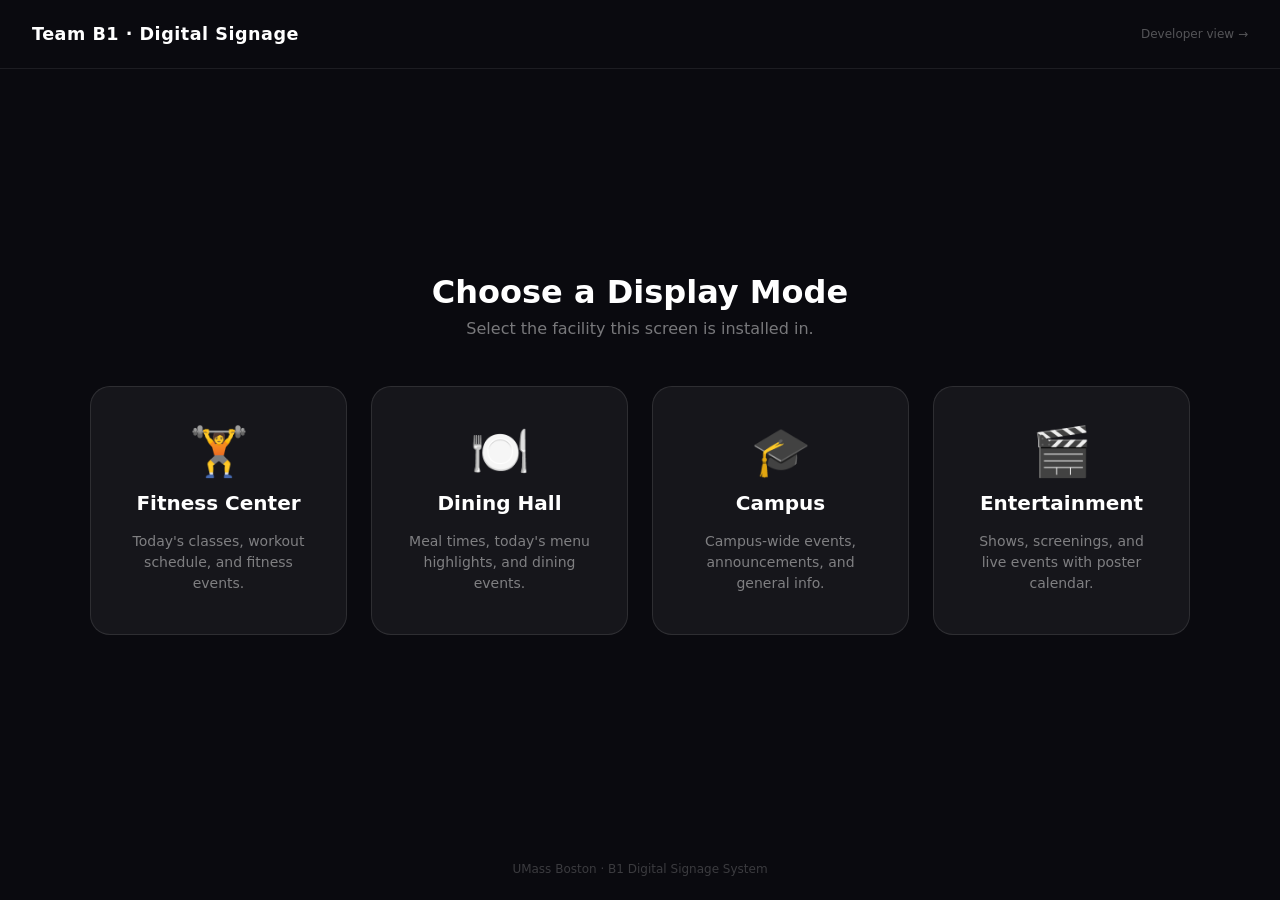
==== commit d3ba5e00: "Add entertainment mode and tag-based URL filtering - New entertainment facility card (purple accent)" ====
--- a/index.html
+++ b/index.html
@@ -37,6 +37,12 @@
                 <div class="card-label">Campus</div>
                 <div class="card-desc">Campus-wide events, announcements, and general info.</div>
             </a>
+
+            <a href="dashboard.html?mode=entertainment" class="facility-card entertainment">
+                <div class="card-icon">🎬</div>
+                <div class="card-label">Entertainment</div>
+                <div class="card-desc">Shows, screenings, and live events with poster calendar.</div>
+            </a>
         </div>
     </main>
 
--- a/css/landing.css
+++ b/css/landing.css
@@ -61,9 +61,9 @@
 
 .facility-grid {
     display: grid;
-    grid-template-columns: repeat(3, 1fr);
+    grid-template-columns: repeat(4, 1fr);
     gap: 1.5rem;
-    max-width: 900px;
+    max-width: 1100px;
     width: 100%;
 }
 
@@ -107,9 +107,10 @@
 }
 
 /* Accent colors per card */
-.facility-card.gym   { --accent: #22c55e; }
-.facility-card.dining { --accent: #f59e0b; }
-.facility-card.campus { --accent: #3b82f6; }
+.facility-card.gym           { --accent: #22c55e; }
+.facility-card.dining        { --accent: #f59e0b; }
+.facility-card.campus        { --accent: #3b82f6; }
+.facility-card.entertainment { --accent: #a855f7; }
 
 .facility-card:hover .card-label { color: var(--accent); }
 .facility-card:hover { border-color: var(--accent); box-shadow: 0 0 0 1px var(--accent), 0 12px 40px rgba(0,0,0,0.4); }
@@ -121,6 +122,9 @@
     color: rgba(255,255,255,0.2);
 }
 
-@media (max-width: 640px) {
+@media (max-width: 860px) {
+    .facility-grid { grid-template-columns: repeat(2, 1fr); max-width: 600px; }
+}
+@media (max-width: 480px) {
     .facility-grid { grid-template-columns: 1fr; max-width: 360px; }
 }
